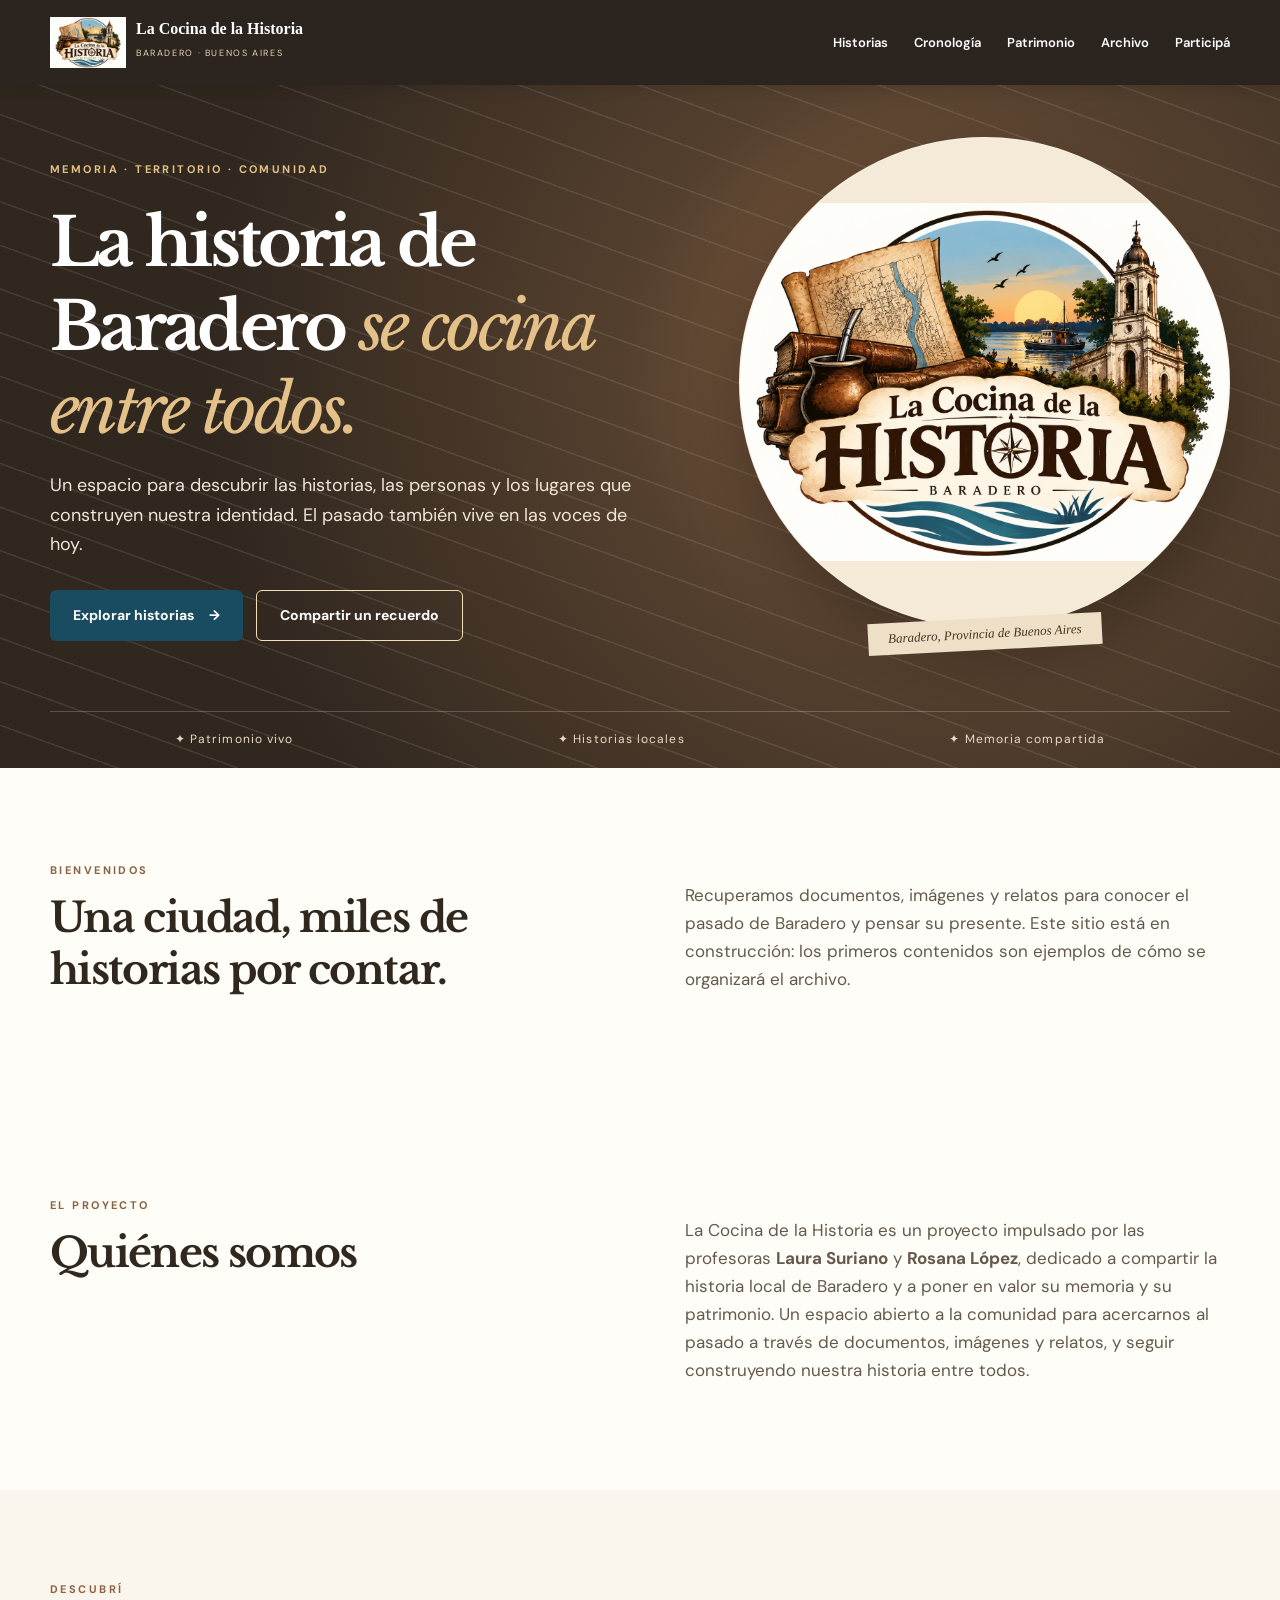
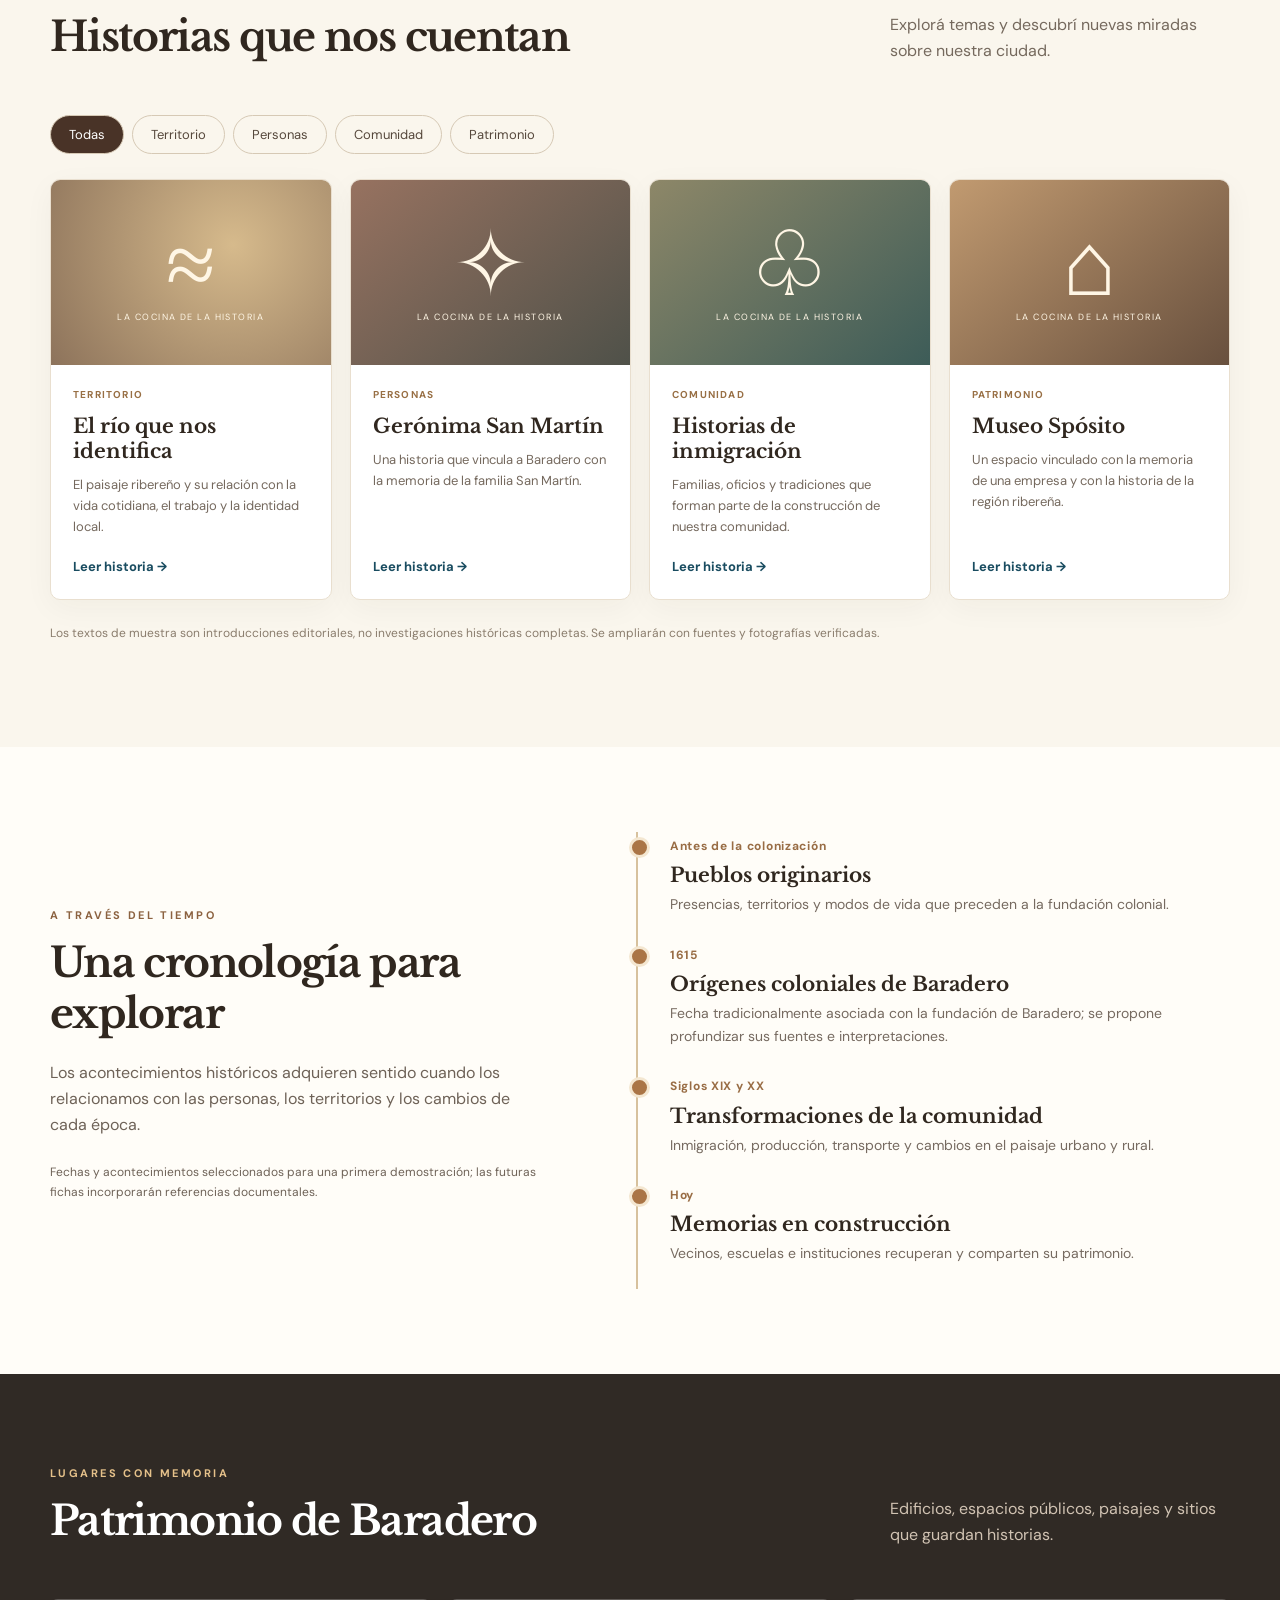
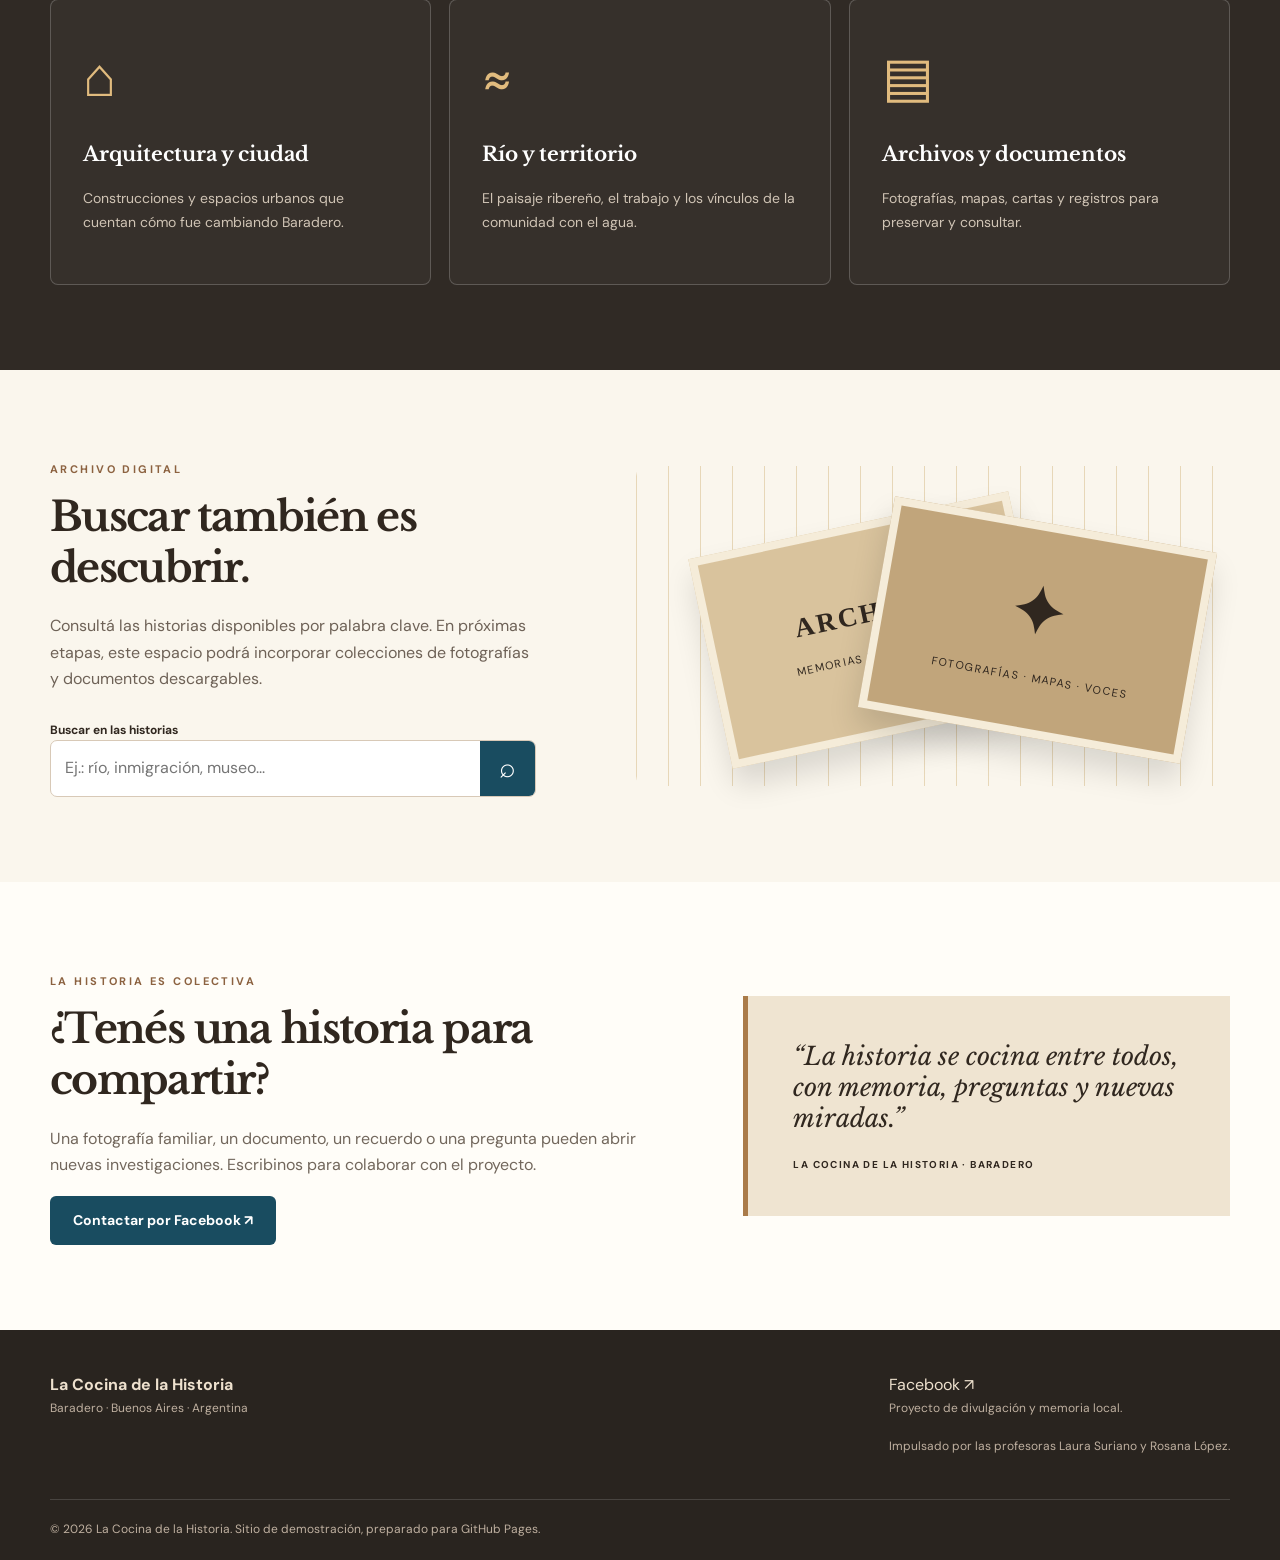
==== index.html @ 3c64066a "Corregir nombre a Laura Suriano en Quiénes somos y pie de página" ====
<!doctype html><html lang="es"><head><meta charset="utf-8"><meta name="viewport" content="width=device-width,initial-scale=1"><meta name="theme-color" content="#30271f"><meta name="description" content="La Cocina de la Historia: memorias, personas y patrimonio de Baradero, Buenos Aires."><title>La Cocina de la Historia | Baradero</title><link rel="icon" href="assets/img/logo.png"><link rel="stylesheet" href="assets/css/styles.css"></head><body>
<a class="skip" href="#contenido">Saltar al contenido</a><header class="top"><div class="wrap nav"><a class="brand" href="#inicio"><img src="assets/img/logo.png" alt="Emblema de La Cocina de la Historia"><span><b>La Cocina de la Historia</b><small>BARADERO · BUENOS AIRES</small></span></a><button class="menu-toggle" id="menuToggle" aria-label="Abrir menú" aria-expanded="false">☰</button><nav id="menu" aria-label="Navegación principal"><a href="#historias">Historias</a><a href="#cronologia">Cronología</a><a href="#patrimonio">Patrimonio</a><a href="#archivo">Archivo</a><a href="#participa">Participá</a></nav></div></header>
<main id="contenido"><section class="hero" id="inicio"><div class="wrap hero-grid"><div class="hero-copy"><span class="eyebrow">MEMORIA · TERRITORIO · COMUNIDAD</span><h1>La historia de Baradero <em>se cocina entre todos.</em></h1><p>Un espacio para descubrir las historias, las personas y los lugares que construyen nuestra identidad. El pasado también vive en las voces de hoy.</p><div class="actions"><a class="btn primary" href="#historias">Explorar historias <span aria-hidden="true">→</span></a><a class="btn ghost" href="#participa">Compartir un recuerdo</a></div></div><div class="hero-art"><div class="art-circle"><img src="assets/img/logo.png" alt="Ilustración de la identidad histórica de Baradero"></div><span class="stamp">Baradero, Provincia de Buenos Aires</span></div></div><div class="hero-foot wrap"><span>✦ Patrimonio vivo</span><span>✦ Historias locales</span><span>✦ Memoria compartida</span></div></section>
<section class="intro wrap"><div><span class="eyebrow dark">BIENVENIDOS</span><h2>Una ciudad, miles de historias por contar.</h2></div><p>Recuperamos documentos, imágenes y relatos para conocer el pasado de Baradero y pensar su presente. Este sitio está en construcción: los primeros contenidos son ejemplos de cómo se organizará el archivo.</p></section>
<section class="intro wrap" id="quienes-somos" aria-labelledby="quienes-somos-titulo"><div><span class="eyebrow dark">EL PROYECTO</span><h2 id="quienes-somos-titulo">Quiénes somos</h2></div><div><p>La Cocina de la Historia es un proyecto impulsado por las profesoras <strong>Laura Suriano</strong> y <strong>Rosana López</strong>, dedicado a compartir la historia local de Baradero y a poner en valor su memoria y su patrimonio. Un espacio abierto a la comunidad para acercarnos al pasado a través de documentos, imágenes y relatos, y seguir construyendo nuestra historia entre todos.</p></div></section>
<section class="section cream" id="historias"><div class="wrap"><div class="section-head"><div><span class="eyebrow dark">DESCUBRÍ</span><h2>Historias que nos cuentan</h2></div><p>Explorá temas y descubrí nuevas miradas sobre nuestra ciudad.</p></div><div class="filters" id="filters" role="group" aria-label="Filtrar historias"></div><div class="cards" id="stories"></div><p class="note">Los textos de muestra son introducciones editoriales, no investigaciones históricas completas. Se ampliarán con fuentes y fotografías verificadas.</p></div></section>
<section class="section" id="cronologia"><div class="wrap split"><div><span class="eyebrow dark">A TRAVÉS DEL TIEMPO</span><h2>Una cronología para explorar</h2><p>Los acontecimientos históricos adquieren sentido cuando los relacionamos con las personas, los territorios y los cambios de cada época.</p><p class="note">Fechas y acontecimientos seleccionados para una primera demostración; las futuras fichas incorporarán referencias documentales.</p></div><div class="timeline" id="timeline"></div></div></section>
<section class="section dark-section" id="patrimonio"><div class="wrap"><div class="section-head"><div><span class="eyebrow">LUGARES CON MEMORIA</span><h2>Patrimonio de Baradero</h2></div><p>Edificios, espacios públicos, paisajes y sitios que guardan historias.</p></div><div class="heritage-grid"><article><span class="big-icon">⌂</span><h3>Arquitectura y ciudad</h3><p>Construcciones y espacios urbanos que cuentan cómo fue cambiando Baradero.</p></article><article><span class="big-icon">≈</span><h3>Río y territorio</h3><p>El paisaje ribereño, el trabajo y los vínculos de la comunidad con el agua.</p></article><article><span class="big-icon">▤</span><h3>Archivos y documentos</h3><p>Fotografías, mapas, cartas y registros para preservar y consultar.</p></article></div></div></section>
<section class="section cream" id="archivo"><div class="wrap split archive"><div><span class="eyebrow dark">ARCHIVO DIGITAL</span><h2>Buscar también es descubrir.</h2><p>Consultá las historias disponibles por palabra clave. En próximas etapas, este espacio podrá incorporar colecciones de fotografías y documentos descargables.</p><label class="search-label" for="search">Buscar en las historias</label><div class="search-box"><input id="search" type="search" placeholder="Ej.: río, inmigración, museo..."><button id="searchBtn" aria-label="Buscar">⌕</button></div><div id="searchResults" aria-live="polite"></div></div><div class="archive-art" aria-hidden="true"><div class="paper p1">ARCHIVO<br><span>MEMORIAS DE BARADERO</span></div><div class="paper p2">✦<br><span>FOTOGRAFÍAS · MAPAS · VOCES</span></div></div></div></section>
<section class="section" id="participa"><div class="wrap participate"><div><span class="eyebrow dark">LA HISTORIA ES COLECTIVA</span><h2>¿Tenés una historia para compartir?</h2><p>Una fotografía familiar, un documento, un recuerdo o una pregunta pueden abrir nuevas investigaciones. Escribinos para colaborar con el proyecto.</p><a class="btn primary" href="https://www.facebook.com/profile.php?id=100055864893877" target="_blank" rel="noopener noreferrer">Contactar por Facebook ↗</a></div><div class="quote">“La historia se cocina entre todos, con memoria, preguntas y nuevas miradas.”<small>LA COCINA DE LA HISTORIA · BARADERO</small></div></div></section></main>
<footer><div class="wrap footer"><div><b>La Cocina de la Historia</b><p>Baradero · Buenos Aires · Argentina</p></div><div><a href="https://www.facebook.com/profile.php?id=100055864893877" target="_blank" rel="noopener noreferrer">Facebook ↗</a><p>Proyecto de divulgación y memoria local.</p><p>Impulsado por las profesoras Laura Suriano y Rosana López.</p></div></div><div class="wrap copyright">© <span id="year"></span> La Cocina de la Historia. Sitio de demostración, preparado para GitHub Pages.</div></footer>
<dialog id="storyDialog"><button class="close" id="closeDialog" aria-label="Cerrar">×</button><div id="dialogContent"></div></dialog><script src="assets/js/content.js"></script><script src="assets/js/app.js"></script></body></html>
---- assets/css/styles.css ----
@import url('https://fonts.googleapis.com/css2?family=DM+Sans:wght@400;500;600;700&family=Libre+Baskerville:ital,wght@0,400;0,700;1,400&display=swap');
:root{--ink:#30271f;--brown:#493327;--blue:#194c60;--paper:#faf6ed;--sand:#efe5d2;--gold:#cda76b}*{box-sizing:border-box}html{scroll-behavior:smooth}body{margin:0;background:#fffdf8;color:var(--ink);font-family:'DM Sans',Arial,sans-serif;line-height:1.65}h1,h2,h3,.quote{font-family:'Libre Baskerville',Georgia,serif;line-height:1.25}h1{font-size:clamp(2.6rem,5.2vw,5.3rem);letter-spacing:-.055em;margin:20px 0}h1 em{color:#e5c18a;font-weight:400}h2{font-size:clamp(2rem,3.2vw,3.25rem);letter-spacing:-.04em;margin:10px 0 20px}h3{font-size:1.25rem}p{margin:0 0 18px}a{color:inherit;text-decoration:none}button,input{font:inherit}button{cursor:pointer}.wrap{width:min(1180px,calc(100% - 44px));margin:auto}.skip{position:absolute;left:-9999px}.skip:focus{left:10px;top:10px;background:white;z-index:20}.top{background:#2b241f;color:white;position:sticky;top:0;z-index:10;box-shadow:0 2px 15px #0002}.nav{display:flex;align-items:center;justify-content:space-between;min-height:85px;gap:24px}.brand{display:flex;align-items:center;gap:10px}.brand img{height:66px;width:76px;object-fit:contain}.brand b{display:block;font:700 16px Georgia,serif}.brand small{font-size:9px;letter-spacing:.18em;color:#e8d5ae}.nav nav{display:flex;gap:26px}.nav nav a{font-size:13px;font-weight:600;transition:color .2s}.nav nav a:hover{color:#e5c18a}.menu-toggle{display:none;background:none;color:white;border:0;font-size:28px}.hero{background:radial-gradient(circle at 73% 42%,#936847 0,#55402e 30%,#30271f 72%);color:white;overflow:hidden;position:relative}.hero:before{content:'';position:absolute;inset:0;opacity:.1;background:repeating-linear-gradient(20deg,transparent 0 39px,#fff 40px 41px)}.hero-grid{position:relative;display:grid;grid-template-columns:1.15fr .85fr;align-items:center;min-height:560px;gap:25px}.hero-copy{padding:70px 0}.hero-copy p{font-size:18px;max-width:610px;color:#f0e6d8}.eyebrow{font-size:11px;letter-spacing:.22em;font-weight:700;color:#e5c18a}.eyebrow.dark{color:#8c6240}.actions{display:flex;flex-wrap:wrap;gap:13px;margin-top:30px}.btn{display:inline-flex;align-items:center;gap:15px;border-radius:6px;padding:13px 23px;font-weight:700;font-size:14px}.btn.primary{background:var(--blue);color:white}.btn.primary:hover{background:#236982}.btn.ghost{border:1px solid #f5dfb6;color:white}.hero-art{text-align:center;position:relative}.art-circle{border:1px solid #ffffff55;border-radius:50%;aspect-ratio:1;background:#f5ead8;box-shadow:0 25px 70px #0005;display:grid;place-items:center;overflow:hidden}.art-circle img{width:110%;height:110%;object-fit:contain}.stamp{display:inline-block;background:#eee0c7;color:#453426;padding:8px 20px;transform:rotate(-3deg);font:italic 13px Georgia,serif;position:relative;top:-10px}.hero-foot{position:relative;display:flex;justify-content:space-around;gap:15px;border-top:1px solid #ffffff35;padding:18px 0;color:#eadac3;font-size:12px;letter-spacing:.09em}.intro{display:grid;grid-template-columns:1fr 1fr;gap:90px;padding:88px 0}.intro p{font-size:17px;color:#65594d;padding-top:25px}.section{padding:85px 0}.cream{background:var(--paper)}.section-head{display:flex;align-items:end;justify-content:space-between;gap:35px;margin-bottom:32px}.section-head p{max-width:340px;color:#75695d}.filters{display:flex;flex-wrap:wrap;gap:8px;margin-bottom:25px}.filter{border:1px solid #d6c9b5;background:transparent;border-radius:25px;padding:8px 18px;color:#56483c;font-size:13px}.filter.selected{background:var(--brown);color:white}.cards{display:grid;grid-template-columns:repeat(4,1fr);gap:18px}.story-card{background:white;border:1px solid #e9dfcf;border-radius:10px;overflow:hidden;box-shadow:0 8px 30px #392c1d0b;display:flex;flex-direction:column}.card-image{width:100%;height:185px;object-fit:cover}.illustrated{display:flex;align-items:center;justify-content:center;flex-direction:column;background:radial-gradient(circle at 65% 35%,#d6ba8c,#8d735b);color:#fff6e5;position:relative}.illustrated span{font:90px Georgia,serif;line-height:1}.illustrated small{font-size:9px;letter-spacing:.16em}.story-card:nth-child(2) .illustrated{background:linear-gradient(140deg,#977260,#4f5149)}.story-card:nth-child(3) .illustrated{background:linear-gradient(140deg,#8d8768,#3d5c58)}.story-card:nth-child(4) .illustrated{background:linear-gradient(140deg,#c19a70,#68503e)}.card-body{padding:22px;display:flex;flex-direction:column;flex:1}.tag{color:#986f44;text-transform:uppercase;letter-spacing:.12em;font-size:10px;font-weight:700}.card-body h3{margin:10px 0}.card-body p{font-size:13px;color:#75695e;flex:1}.read{border:0;background:none;text-align:left;padding:0;color:var(--blue);font-weight:700;font-size:13px}.note{font-size:12px;color:#8a7d6d;margin-top:24px}.split{display:grid;grid-template-columns:.9fr 1.1fr;gap:100px;align-items:center}.split>div>p{color:#6e6257}.timeline{border-left:2px solid #d7c19d;padding-left:32px}.time-item{position:relative;padding:0 0 24px}.time-item:before{content:'';position:absolute;left:-41px;top:5px;width:15px;height:15px;border-radius:50%;background:#aa7546;border:3px solid #f4e7d1}.time-item strong{font-size:12px;color:#996d45;letter-spacing:.06em}.time-item h3{margin:5px 0}.time-item p{font-size:14px;color:#766a60;margin:0}.dark-section{background:#302a25;color:white}.dark-section .section-head p{color:#d1c3b3}.heritage-grid{display:grid;grid-template-columns:repeat(3,1fr);gap:18px}.heritage-grid article{border:1px solid #ffffff33;padding:32px;border-radius:8px;background:#ffffff08}.heritage-grid p{color:#d0c4b5;font-size:14px}.big-icon{font-size:55px;color:#e1bb7e}.archive{min-height:340px}.search-label{display:block;font-size:12px;font-weight:700;margin-top:28px}.search-box{display:flex;background:white;border:1px solid #d8c9b7;border-radius:7px;overflow:hidden}.search-box input{flex:1;min-width:0;border:0;padding:14px;background:transparent;outline-offset:-3px}.search-box button{border:0;background:var(--blue);color:white;width:55px;font-size:28px}.result{display:block;width:100%;border:0;background:#fff;padding:12px;text-align:left;border-bottom:1px solid #e9e0d3;color:var(--blue)}.archive-art{height:320px;position:relative;background:repeating-linear-gradient(90deg,#e7d7b8 0 1px,transparent 1px 32px);border-radius:10px}.paper{position:absolute;background:#d9c39d;border:8px solid #f5ecd9;box-shadow:0 18px 30px #0002;width:55%;height:67%;top:18%;left:12%;transform:rotate(-12deg);text-align:center;display:flex;flex-direction:column;justify-content:center;font:700 27px Georgia,serif;letter-spacing:.09em}.paper span{font:11px 'DM Sans',sans-serif;letter-spacing:.14em;margin-top:20px}.p2{left:40%;transform:rotate(10deg);background:#c1a57b;font-size:65px}.participate{display:grid;grid-template-columns:1fr .8fr;gap:85px;align-items:center}.participate p{color:#72675c}.quote{padding:45px;background:#efe4d1;border-left:5px solid #aa7b49;font-style:italic;font-size:25px}.quote small{display:block;font:700 10px 'DM Sans',sans-serif;letter-spacing:.14em;margin-top:24px}footer{background:#29241f;color:#eee1ce;padding:42px 0 20px}.footer{display:flex;justify-content:space-between;gap:30px}.footer p,.copyright{font-size:12px;color:#bfb0a0}.copyright{border-top:1px solid #ffffff25;padding-top:20px;margin-top:25px}dialog{width:min(630px,calc(100% - 32px));border:0;border-radius:10px;padding:45px;box-shadow:0 30px 80px #0006;color:var(--ink)}dialog::backdrop{background:#1d1816ad}dialog .lead{font-size:18px}dialog .close{position:absolute;right:18px;top:10px;border:0;background:none;font-size:32px}
@media(max-width:900px){.cards{grid-template-columns:repeat(2,1fr)}.hero-grid{grid-template-columns:1fr 0.8fr}.split{gap:35px}.nav nav{gap:12px}.nav nav a{font-size:12px}.brand b{font-size:13px}}@media(max-width:650px){.nav{min-height:72px}.brand img{height:55px;width:58px}.menu-toggle{display:block}.nav nav{display:none;position:absolute;top:72px;left:0;right:0;background:#2b241f;padding:18px 25px;flex-direction:column}.nav nav.open{display:flex}.hero-grid,.intro,.split,.participate{grid-template-columns:1fr}.hero-grid{gap:0}.hero-copy{padding:55px 0 15px}.hero-art{max-width:300px;margin:0 auto 20px}.hero-foot{flex-wrap:wrap;font-size:10px}.intro{gap:0;padding:55px 0}.intro p{padding:0}.section{padding:60px 0}.section-head{display:block}.cards{grid-template-columns:1fr}.heritage-grid{grid-template-columns:1fr}.archive-art{display:none}.footer{flex-direction:column}.quote{padding:28px;font-size:20px}}
@media(prefers-reduced-motion:reduce){html{scroll-behavior:auto}}
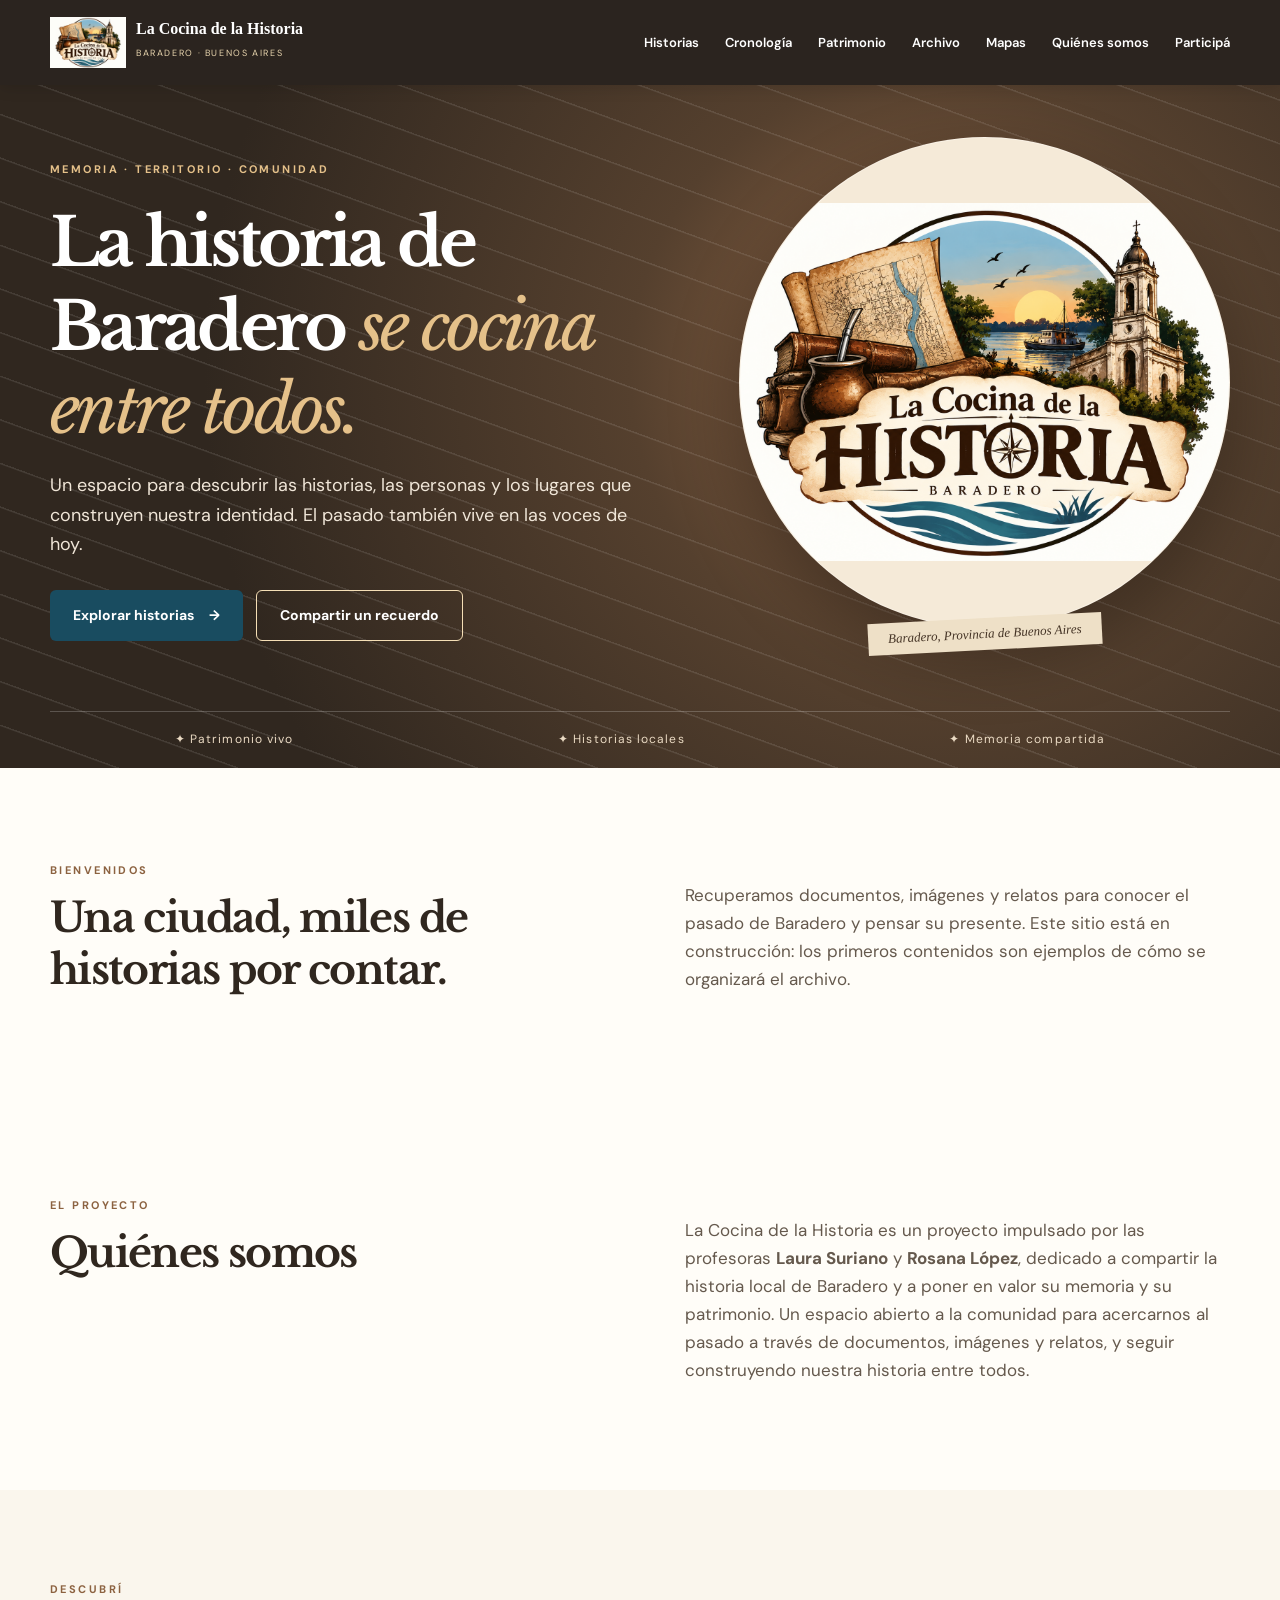
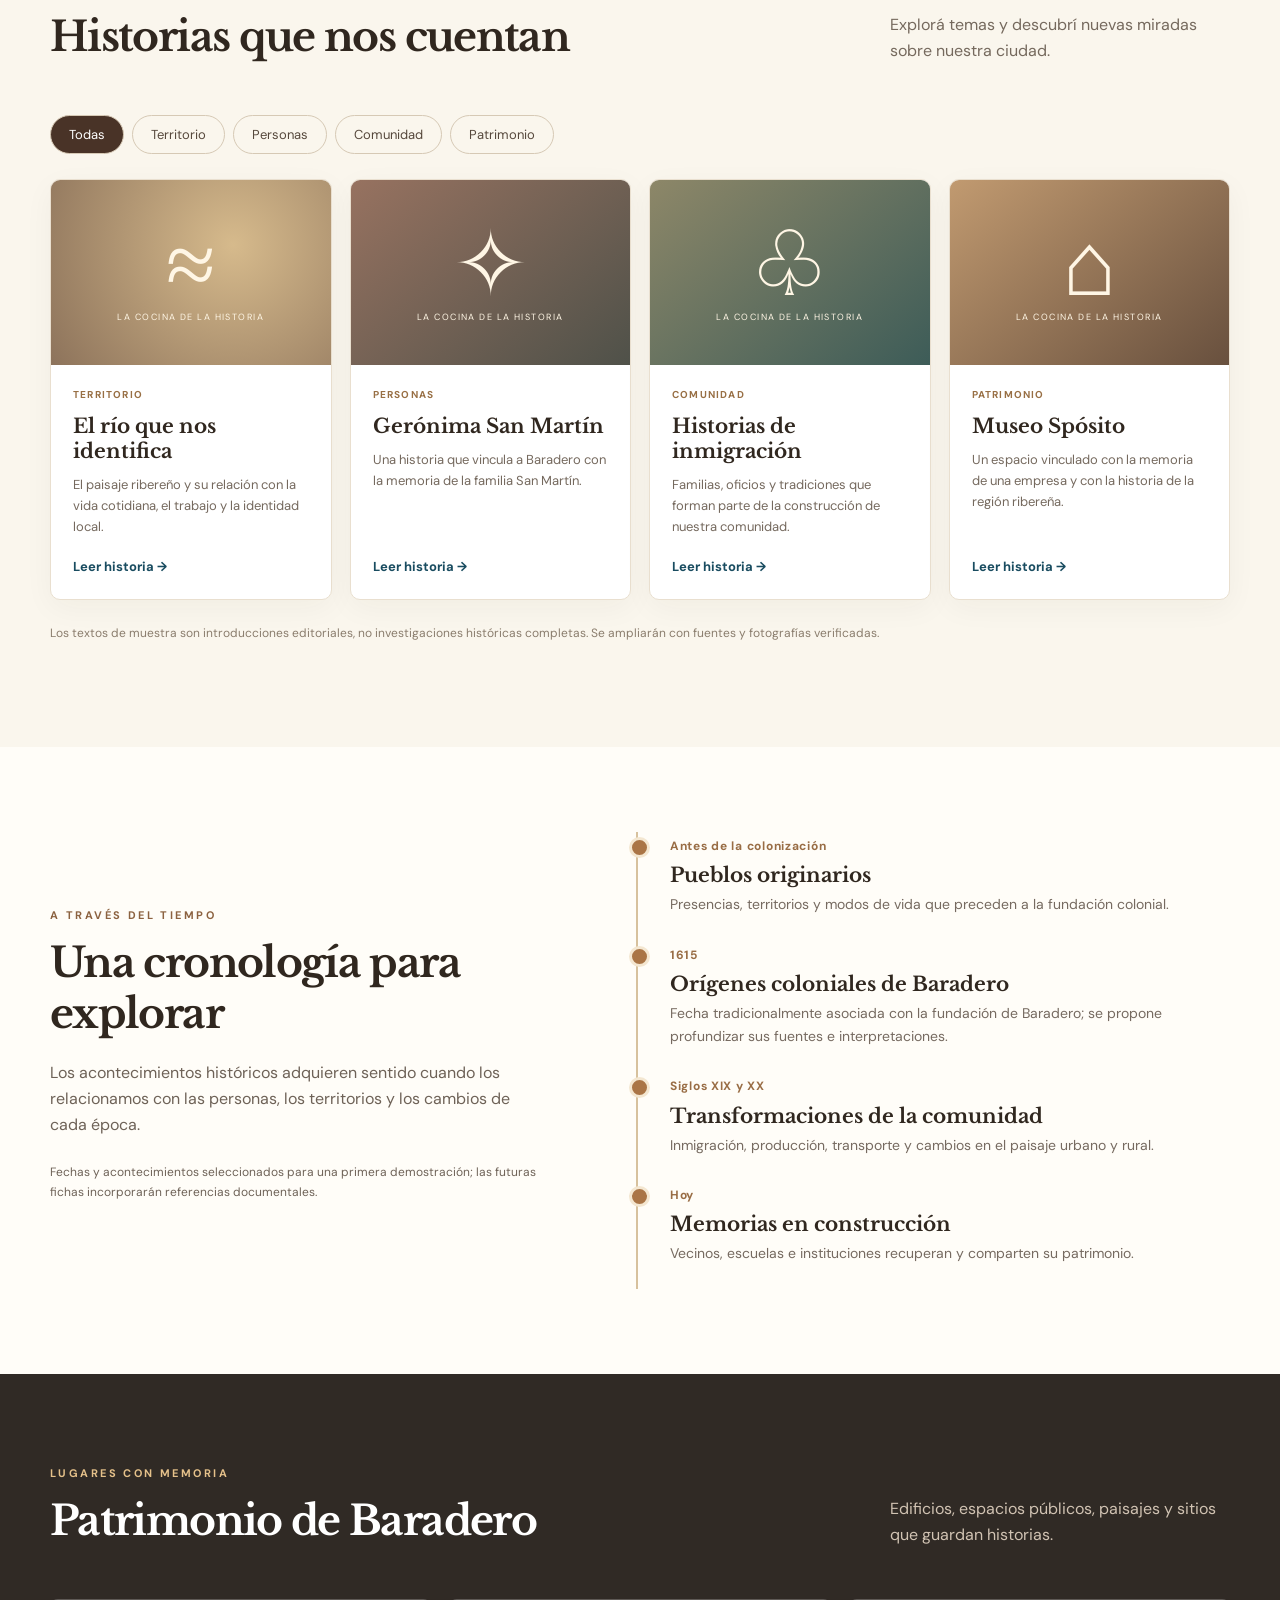
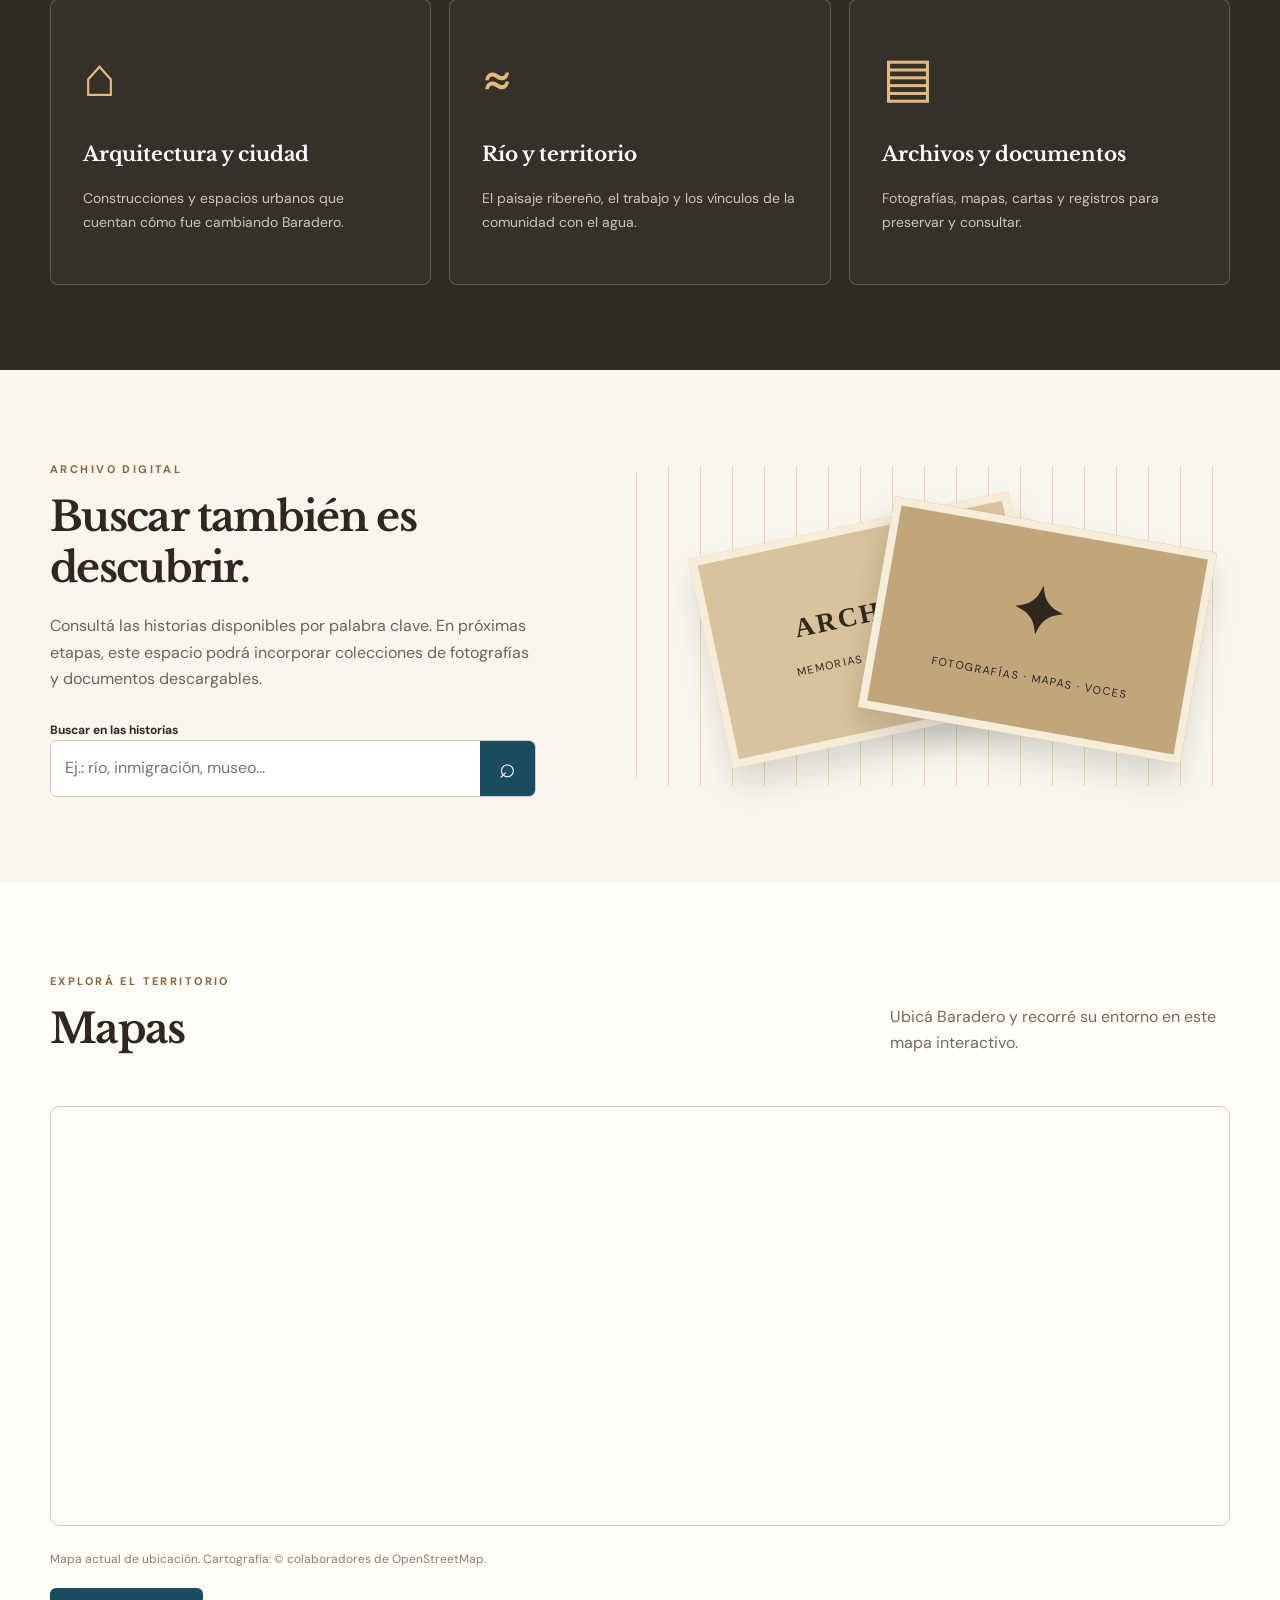
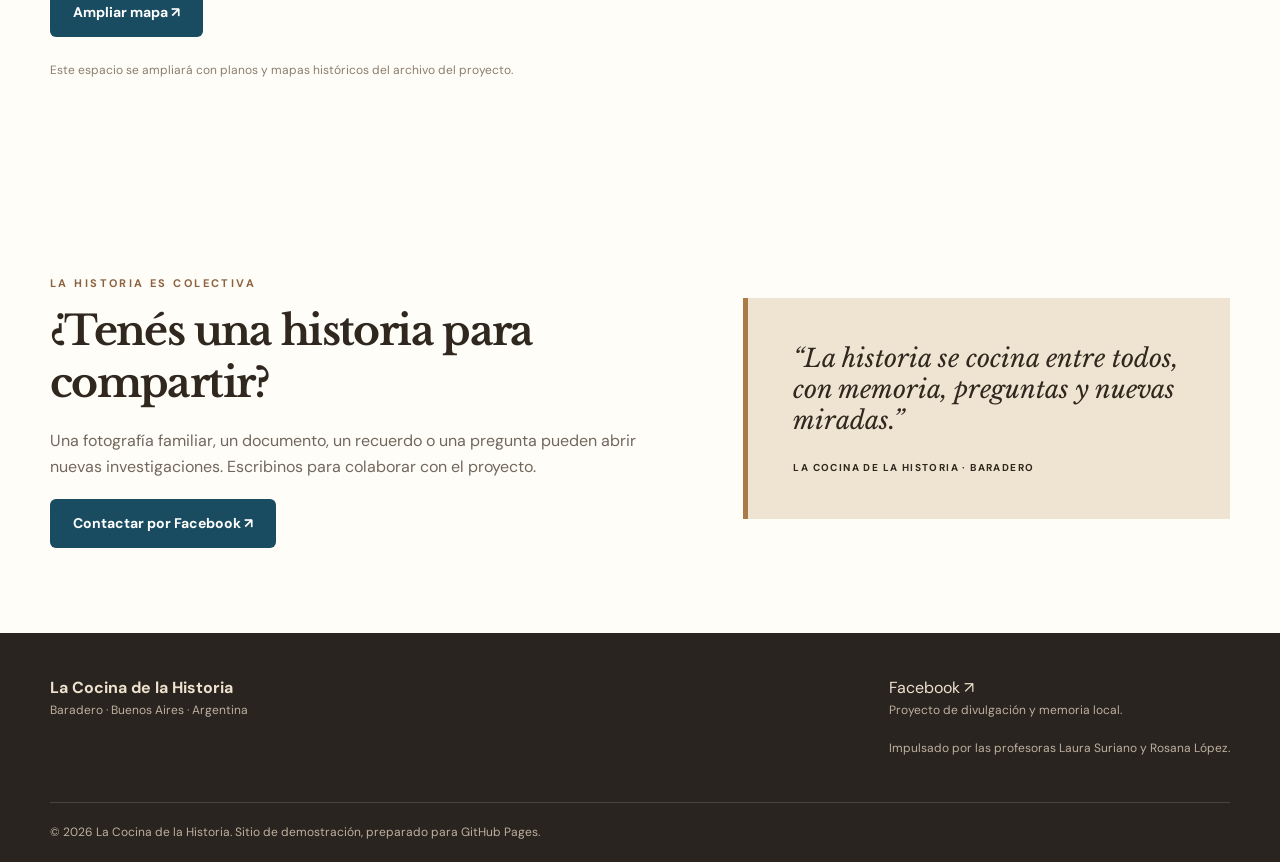
==== commit ec2c2fc7: "Agregar Mapas y Quiénes somos al menú y mapa de Baradero" ====
--- a/index.html
+++ b/index.html
@@ -1,5 +1,5 @@
-<!doctype html><html lang="es"><head><meta charset="utf-8"><meta name="viewport" content="width=device-width,initial-scale=1"><meta name="theme-color" content="#30271f"><meta name="description" content="La Cocina de la Historia: memorias, personas y patrimonio de Baradero, Buenos Aires."><title>La Cocina de la Historia | Baradero</title><link rel="icon" href="assets/img/logo.png"><link rel="stylesheet" href="assets/css/styles.css"></head><body>
-<a class="skip" href="#contenido">Saltar al contenido</a><header class="top"><div class="wrap nav"><a class="brand" href="#inicio"><img src="assets/img/logo.png" alt="Emblema de La Cocina de la Historia"><span><b>La Cocina de la Historia</b><small>BARADERO · BUENOS AIRES</small></span></a><button class="menu-toggle" id="menuToggle" aria-label="Abrir menú" aria-expanded="false">☰</button><nav id="menu" aria-label="Navegación principal"><a href="#historias">Historias</a><a href="#cronologia">Cronología</a><a href="#patrimonio">Patrimonio</a><a href="#archivo">Archivo</a><a href="#participa">Participá</a></nav></div></header>
+<!doctype html><html lang="es"><head><meta charset="utf-8"><meta name="viewport" content="width=device-width,initial-scale=1"><meta name="theme-color" content="#30271f"><meta name="description" content="La Cocina de la Historia: memorias, personas y patrimonio de Baradero, Buenos Aires."><title>La Cocina de la Historia | Baradero</title><link rel="icon" href="assets/img/logo.png"><link rel="stylesheet" href="assets/css/styles.css"><style>section[id]{scroll-margin-top:100px}.map-frame{display:block;width:100%;height:420px;border:1px solid #d8c9b7;border-radius:10px}@media(min-width:651px) and (max-width:1100px){.nav{flex-wrap:wrap;gap:8px;padding-top:10px;padding-bottom:10px}.nav nav{width:100%;justify-content:center;flex-wrap:wrap;gap:10px 20px}}@media(max-width:650px){.map-frame{height:320px}}</style></head><body>
+<a class="skip" href="#contenido">Saltar al contenido</a><header class="top"><div class="wrap nav"><a class="brand" href="#inicio"><img src="assets/img/logo.png" alt="Emblema de La Cocina de la Historia"><span><b>La Cocina de la Historia</b><small>BARADERO · BUENOS AIRES</small></span></a><button class="menu-toggle" id="menuToggle" aria-label="Abrir menú" aria-expanded="false">☰</button><nav id="menu" aria-label="Navegación principal"><a href="#historias">Historias</a><a href="#cronologia">Cronología</a><a href="#patrimonio">Patrimonio</a><a href="#archivo">Archivo</a><a href="#mapas">Mapas</a><a href="#quienes-somos">Quiénes somos</a><a href="#participa">Participá</a></nav></div></header>
 <main id="contenido"><section class="hero" id="inicio"><div class="wrap hero-grid"><div class="hero-copy"><span class="eyebrow">MEMORIA · TERRITORIO · COMUNIDAD</span><h1>La historia de Baradero <em>se cocina entre todos.</em></h1><p>Un espacio para descubrir las historias, las personas y los lugares que construyen nuestra identidad. El pasado también vive en las voces de hoy.</p><div class="actions"><a class="btn primary" href="#historias">Explorar historias <span aria-hidden="true">→</span></a><a class="btn ghost" href="#participa">Compartir un recuerdo</a></div></div><div class="hero-art"><div class="art-circle"><img src="assets/img/logo.png" alt="Ilustración de la identidad histórica de Baradero"></div><span class="stamp">Baradero, Provincia de Buenos Aires</span></div></div><div class="hero-foot wrap"><span>✦ Patrimonio vivo</span><span>✦ Historias locales</span><span>✦ Memoria compartida</span></div></section>
 <section class="intro wrap"><div><span class="eyebrow dark">BIENVENIDOS</span><h2>Una ciudad, miles de historias por contar.</h2></div><p>Recuperamos documentos, imágenes y relatos para conocer el pasado de Baradero y pensar su presente. Este sitio está en construcción: los primeros contenidos son ejemplos de cómo se organizará el archivo.</p></section>
 <section class="intro wrap" id="quienes-somos" aria-labelledby="quienes-somos-titulo"><div><span class="eyebrow dark">EL PROYECTO</span><h2 id="quienes-somos-titulo">Quiénes somos</h2></div><div><p>La Cocina de la Historia es un proyecto impulsado por las profesoras <strong>Laura Suriano</strong> y <strong>Rosana López</strong>, dedicado a compartir la historia local de Baradero y a poner en valor su memoria y su patrimonio. Un espacio abierto a la comunidad para acercarnos al pasado a través de documentos, imágenes y relatos, y seguir construyendo nuestra historia entre todos.</p></div></section>
@@ -7,6 +7,7 @@
 <section class="section" id="cronologia"><div class="wrap split"><div><span class="eyebrow dark">A TRAVÉS DEL TIEMPO</span><h2>Una cronología para explorar</h2><p>Los acontecimientos históricos adquieren sentido cuando los relacionamos con las personas, los territorios y los cambios de cada época.</p><p class="note">Fechas y acontecimientos seleccionados para una primera demostración; las futuras fichas incorporarán referencias documentales.</p></div><div class="timeline" id="timeline"></div></div></section>
 <section class="section dark-section" id="patrimonio"><div class="wrap"><div class="section-head"><div><span class="eyebrow">LUGARES CON MEMORIA</span><h2>Patrimonio de Baradero</h2></div><p>Edificios, espacios públicos, paisajes y sitios que guardan historias.</p></div><div class="heritage-grid"><article><span class="big-icon">⌂</span><h3>Arquitectura y ciudad</h3><p>Construcciones y espacios urbanos que cuentan cómo fue cambiando Baradero.</p></article><article><span class="big-icon">≈</span><h3>Río y territorio</h3><p>El paisaje ribereño, el trabajo y los vínculos de la comunidad con el agua.</p></article><article><span class="big-icon">▤</span><h3>Archivos y documentos</h3><p>Fotografías, mapas, cartas y registros para preservar y consultar.</p></article></div></div></section>
 <section class="section cream" id="archivo"><div class="wrap split archive"><div><span class="eyebrow dark">ARCHIVO DIGITAL</span><h2>Buscar también es descubrir.</h2><p>Consultá las historias disponibles por palabra clave. En próximas etapas, este espacio podrá incorporar colecciones de fotografías y documentos descargables.</p><label class="search-label" for="search">Buscar en las historias</label><div class="search-box"><input id="search" type="search" placeholder="Ej.: río, inmigración, museo..."><button id="searchBtn" aria-label="Buscar">⌕</button></div><div id="searchResults" aria-live="polite"></div></div><div class="archive-art" aria-hidden="true"><div class="paper p1">ARCHIVO<br><span>MEMORIAS DE BARADERO</span></div><div class="paper p2">✦<br><span>FOTOGRAFÍAS · MAPAS · VOCES</span></div></div></div></section>
+<section class="section" id="mapas" aria-labelledby="mapas-titulo"><div class="wrap"><div class="section-head"><div><span class="eyebrow dark">EXPLORÁ EL TERRITORIO</span><h2 id="mapas-titulo">Mapas</h2></div><p>Ubicá Baradero y recorré su entorno en este mapa interactivo.</p></div><iframe class="map-frame" title="Mapa de Baradero, Buenos Aires" src="https://www.openstreetmap.org/export/embed.html?bbox=-59.56%2C-33.85%2C-59.45%2C-33.77&amp;layer=mapnik&amp;marker=-33.812%2C-59.505" width="1180" height="420" loading="lazy" referrerpolicy="no-referrer"></iframe><p class="note">Mapa actual de ubicación. Cartografía: © colaboradores de OpenStreetMap.</p><a class="btn primary" href="https://www.openstreetmap.org/?mlat=-33.812&amp;mlon=-59.505#map=13/-33.812/-59.505" target="_blank" rel="noopener noreferrer">Ampliar mapa ↗</a><p class="note">Este espacio se ampliará con planos y mapas históricos del archivo del proyecto.</p></div></section>
 <section class="section" id="participa"><div class="wrap participate"><div><span class="eyebrow dark">LA HISTORIA ES COLECTIVA</span><h2>¿Tenés una historia para compartir?</h2><p>Una fotografía familiar, un documento, un recuerdo o una pregunta pueden abrir nuevas investigaciones. Escribinos para colaborar con el proyecto.</p><a class="btn primary" href="https://www.facebook.com/profile.php?id=100055864893877" target="_blank" rel="noopener noreferrer">Contactar por Facebook ↗</a></div><div class="quote">“La historia se cocina entre todos, con memoria, preguntas y nuevas miradas.”<small>LA COCINA DE LA HISTORIA · BARADERO</small></div></div></section></main>
 <footer><div class="wrap footer"><div><b>La Cocina de la Historia</b><p>Baradero · Buenos Aires · Argentina</p></div><div><a href="https://www.facebook.com/profile.php?id=100055864893877" target="_blank" rel="noopener noreferrer">Facebook ↗</a><p>Proyecto de divulgación y memoria local.</p><p>Impulsado por las profesoras Laura Suriano y Rosana López.</p></div></div><div class="wrap copyright">© <span id="year"></span> La Cocina de la Historia. Sitio de demostración, preparado para GitHub Pages.</div></footer>
 <dialog id="storyDialog"><button class="close" id="closeDialog" aria-label="Cerrar">×</button><div id="dialogContent"></div></dialog><script src="assets/js/content.js"></script><script src="assets/js/app.js"></script></body></html>
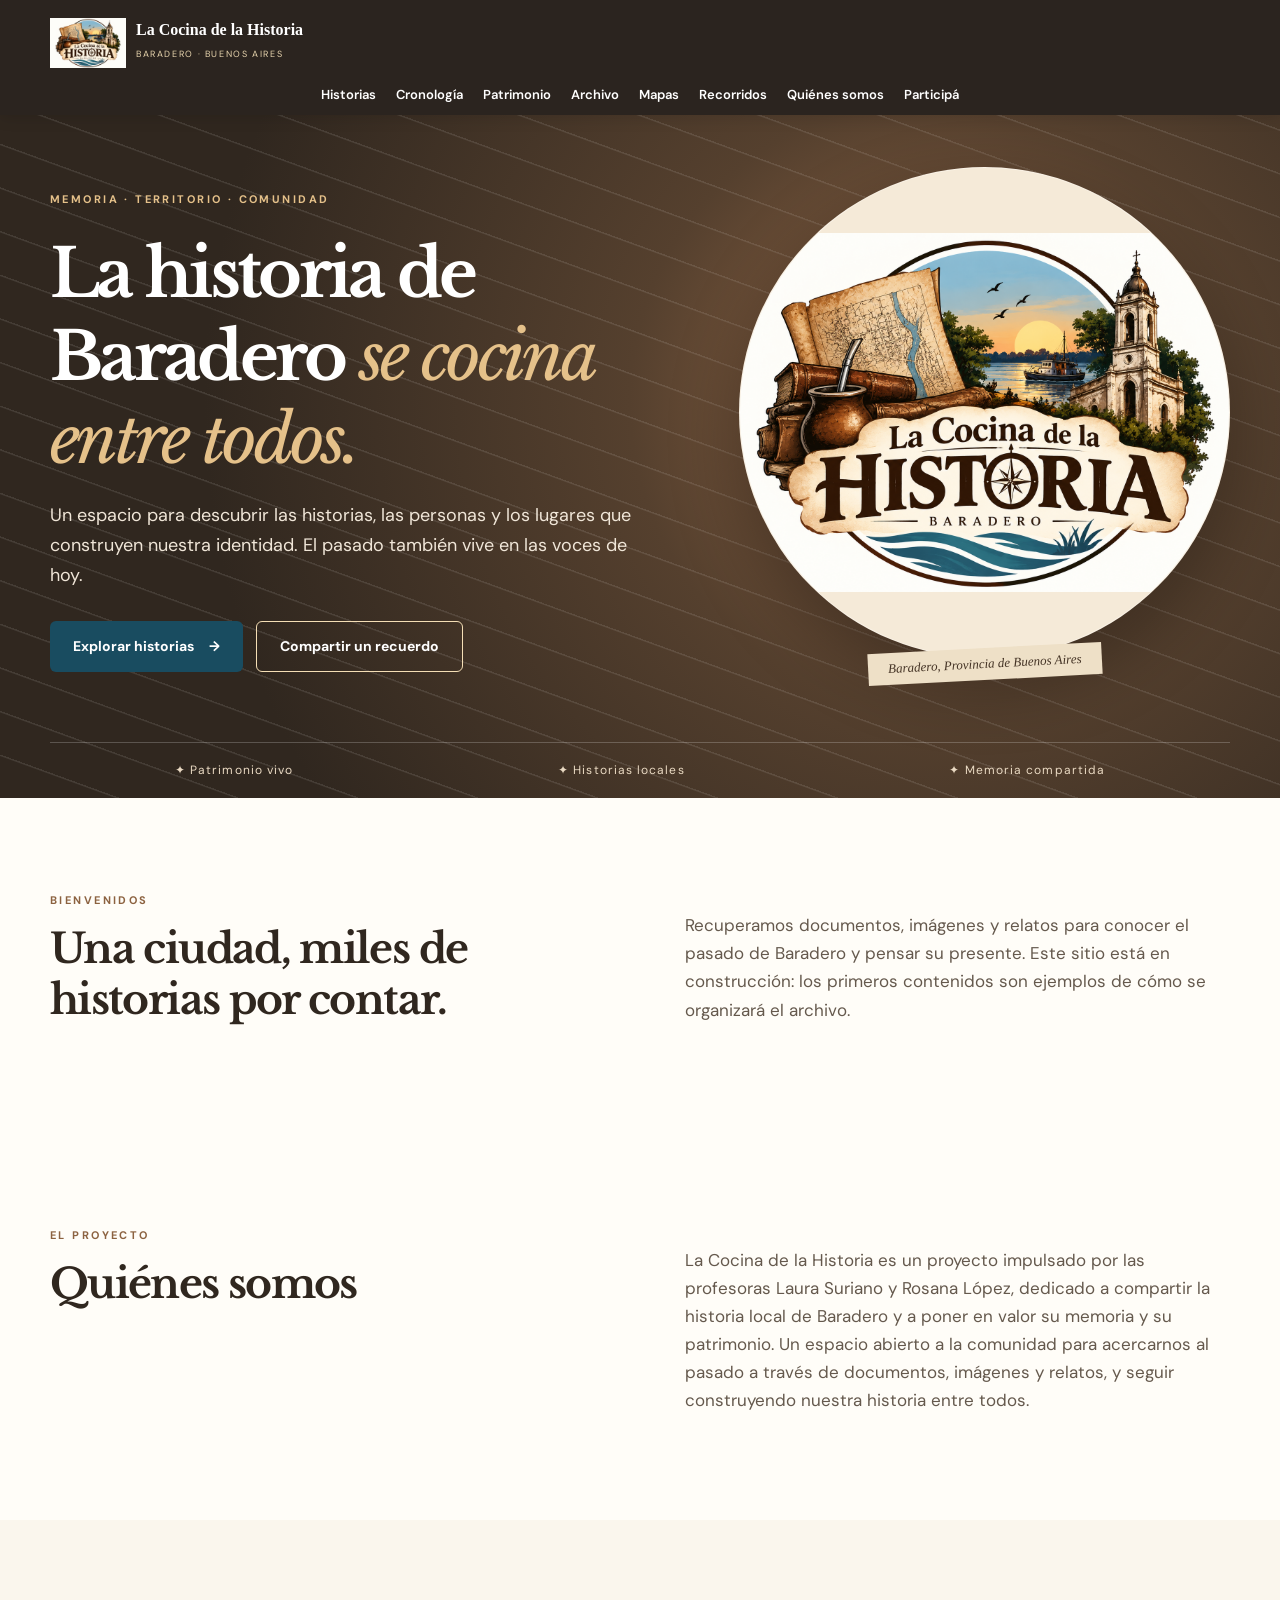
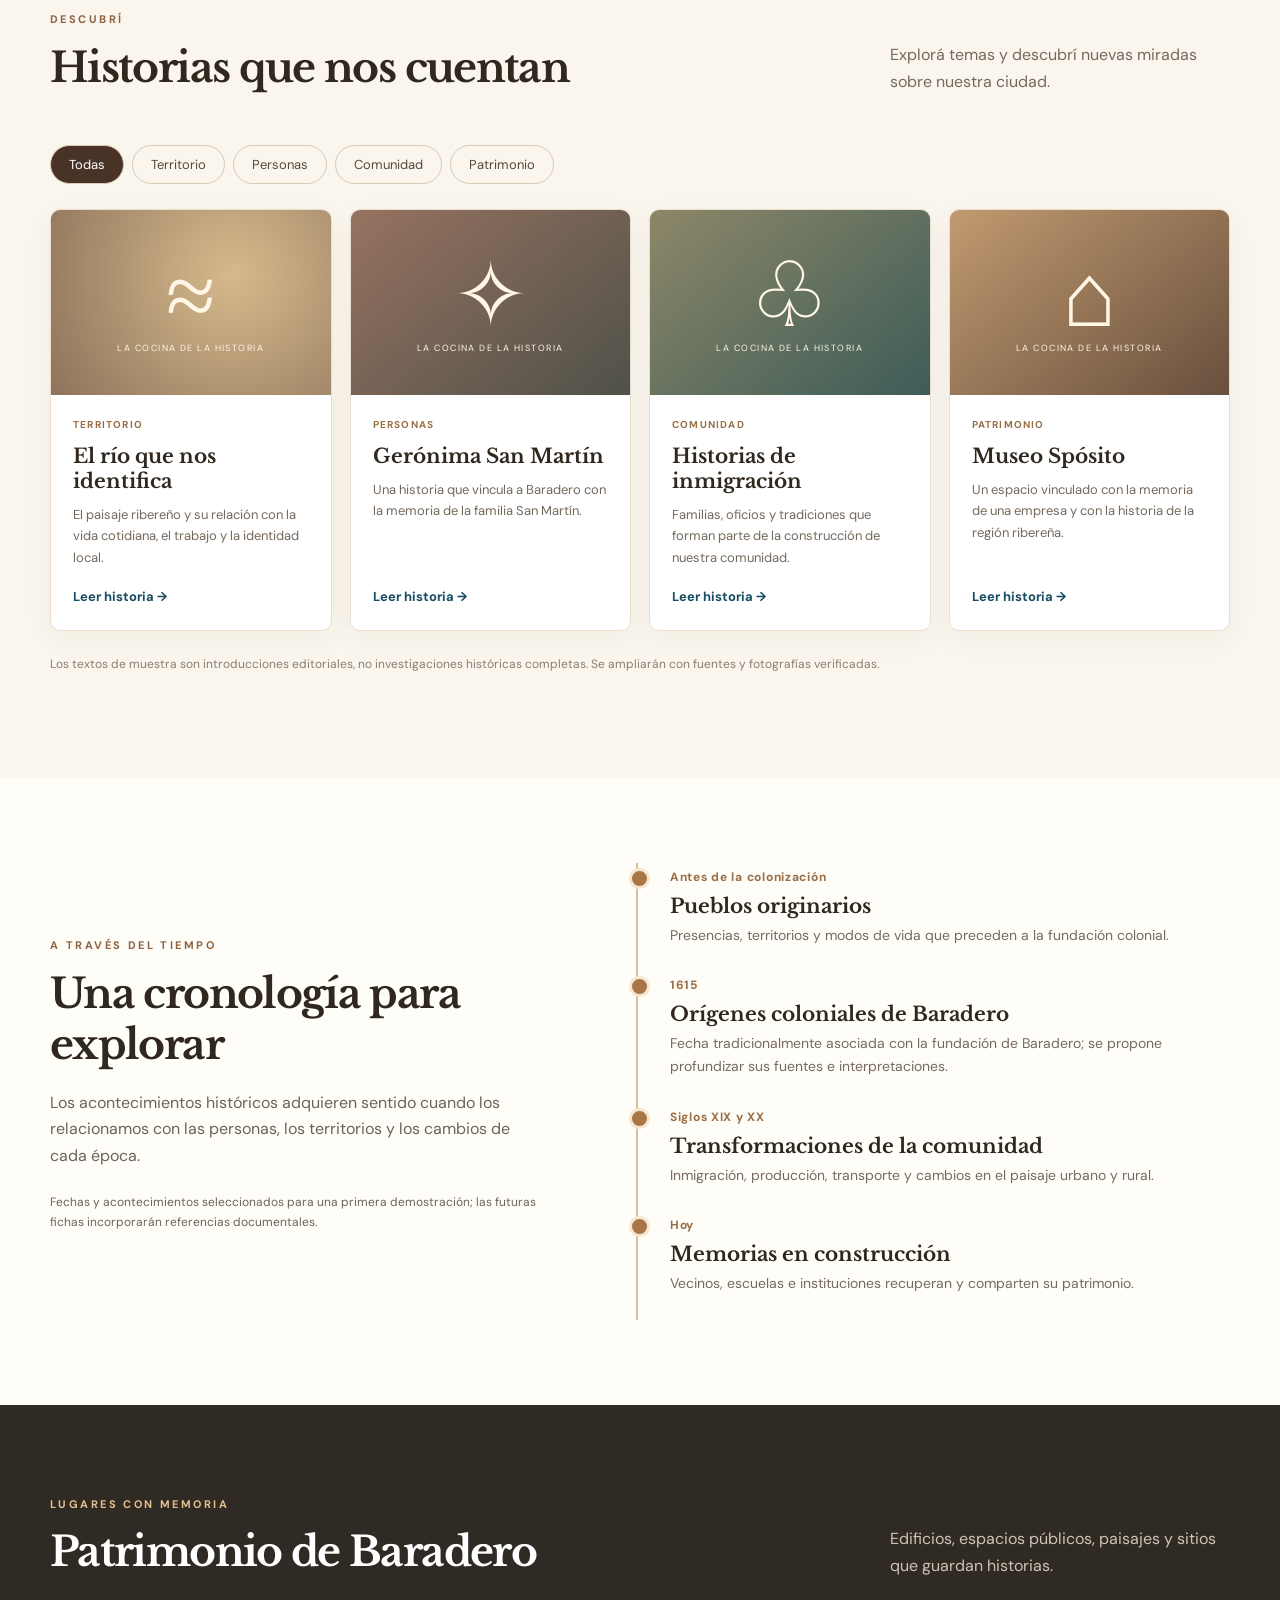
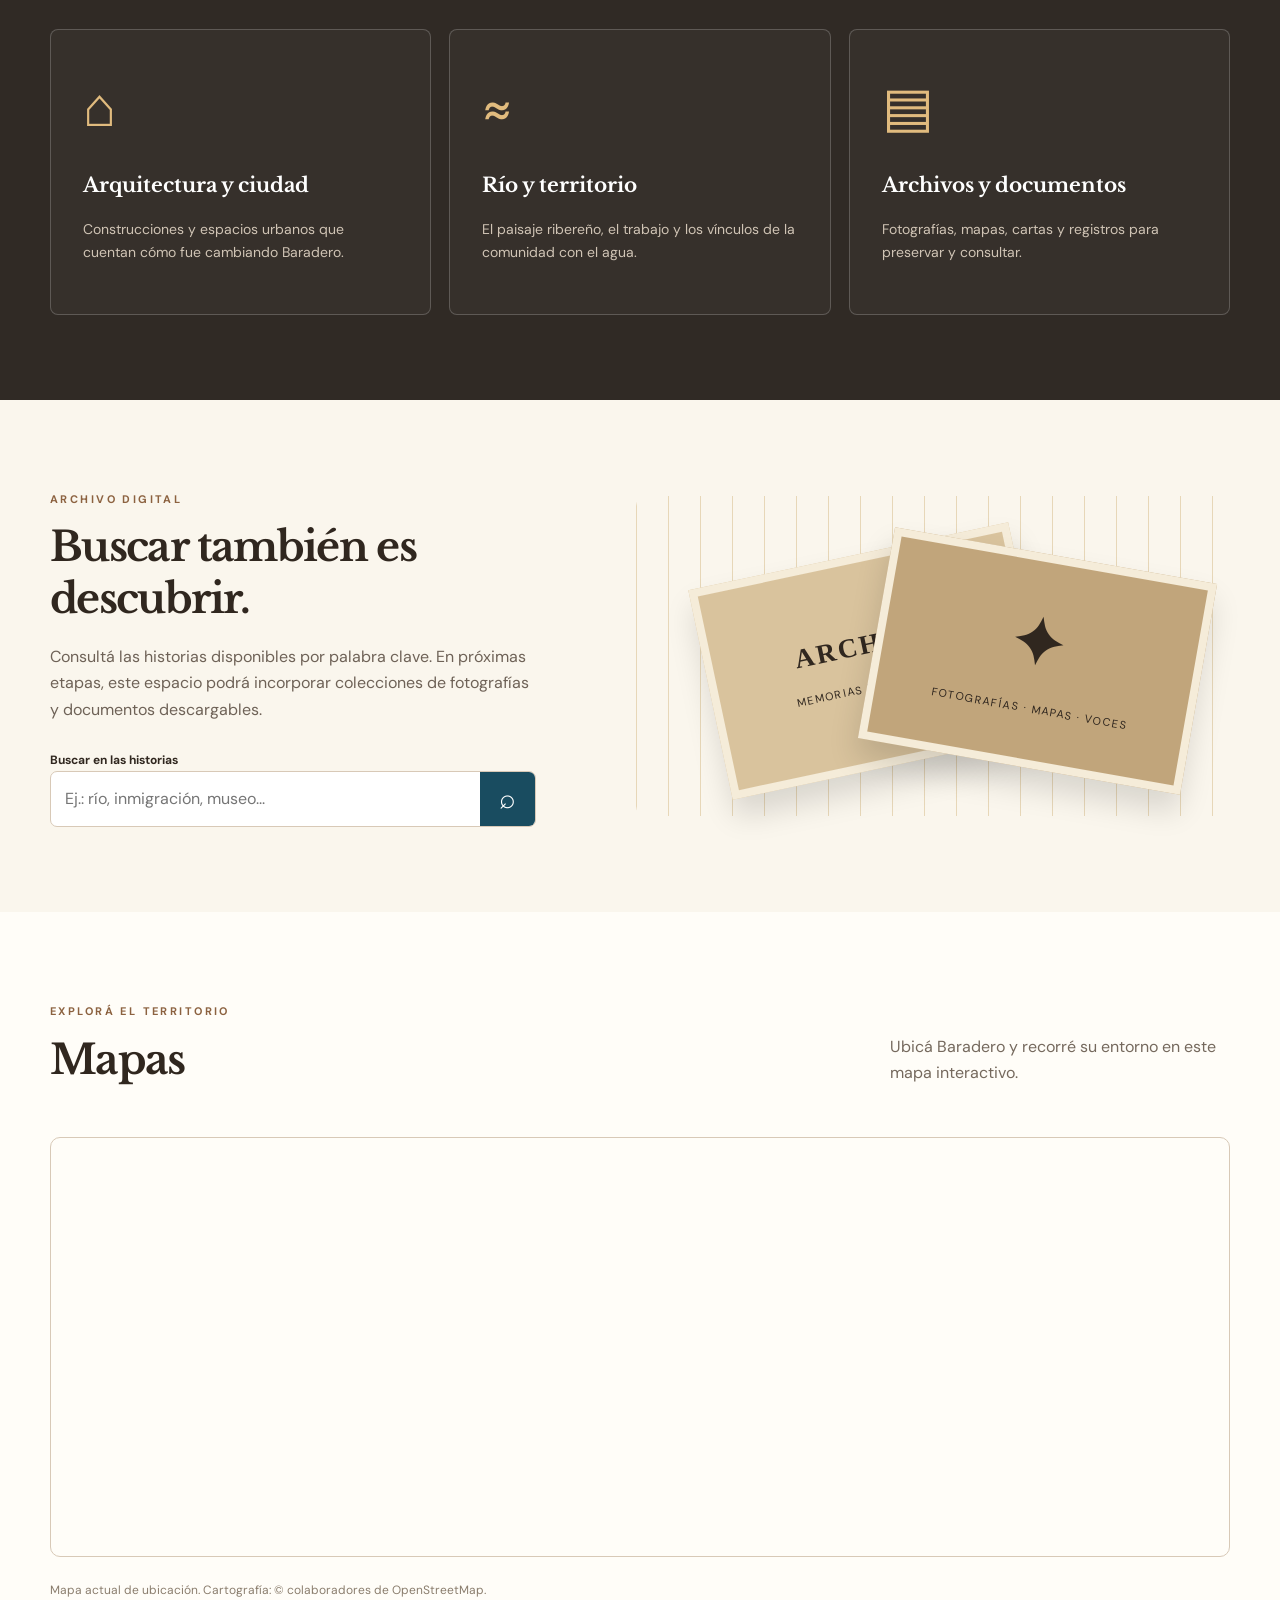
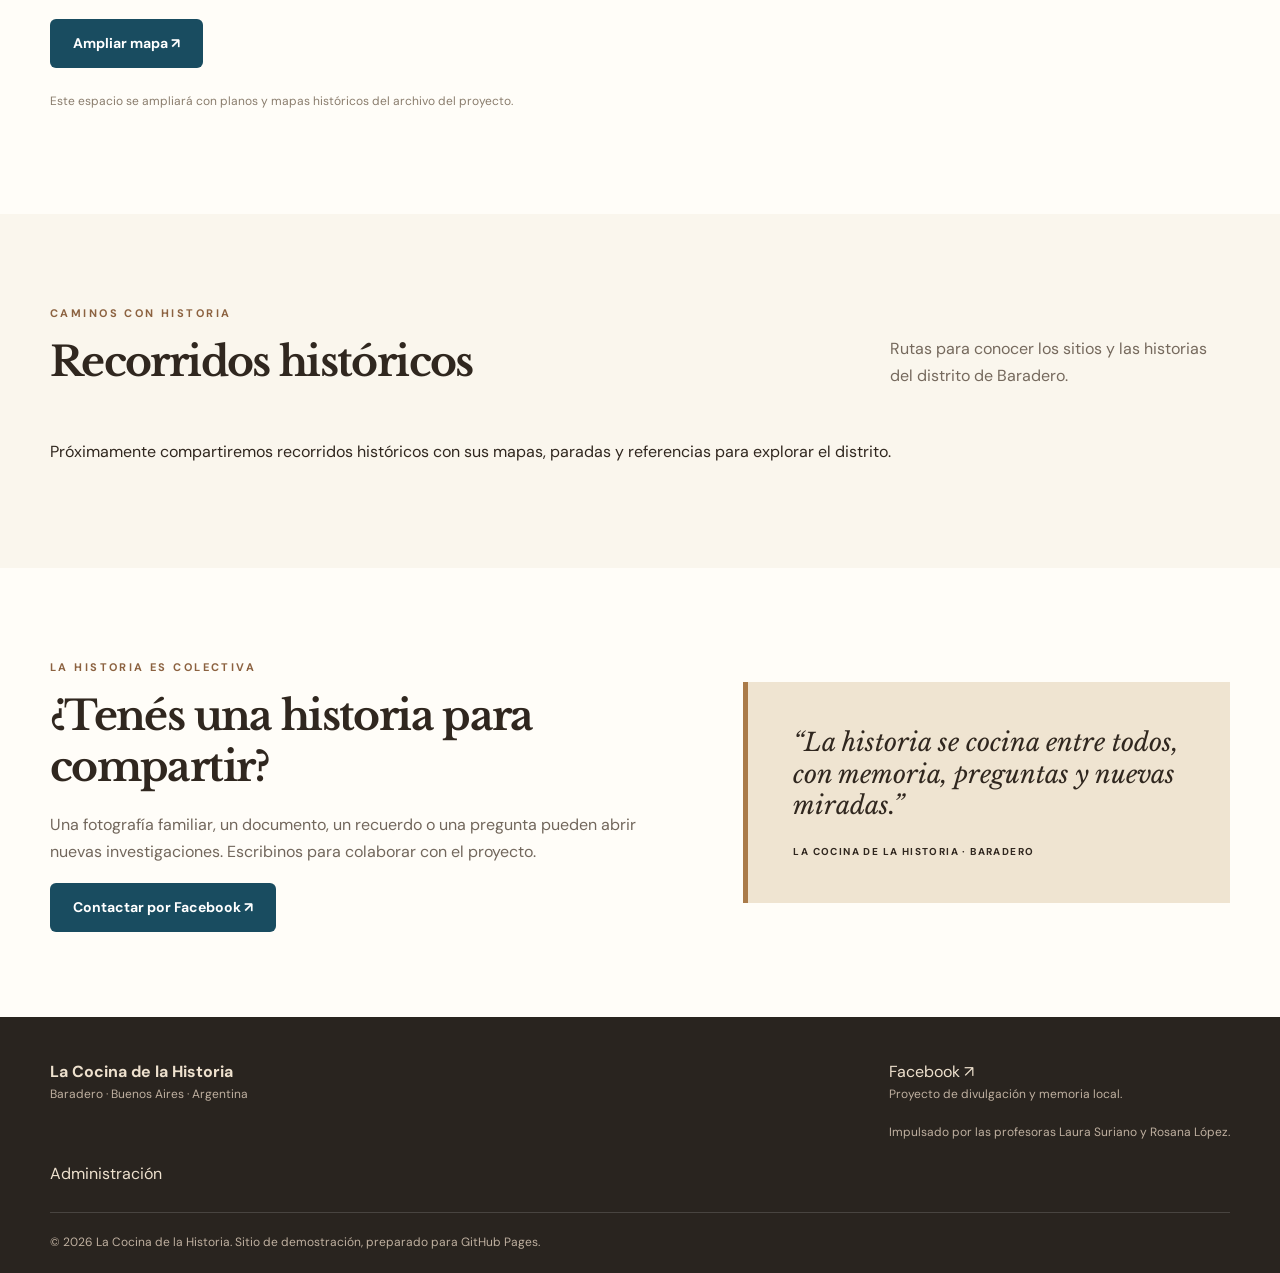
==== commit dc467589: "Agregar panel de contenidos, enlaces de Drive y recorridos de My Maps; preparar autenticación" ====
--- a/index.html
+++ b/index.html
@@ -1,13 +1,14 @@
-<!doctype html><html lang="es"><head><meta charset="utf-8"><meta name="viewport" content="width=device-width,initial-scale=1"><meta name="theme-color" content="#30271f"><meta name="description" content="La Cocina de la Historia: memorias, personas y patrimonio de Baradero, Buenos Aires."><title>La Cocina de la Historia | Baradero</title><link rel="icon" href="assets/img/logo.png"><link rel="stylesheet" href="assets/css/styles.css"><style>section[id]{scroll-margin-top:100px}.map-frame{display:block;width:100%;height:420px;border:1px solid #d8c9b7;border-radius:10px}@media(min-width:651px) and (max-width:1100px){.nav{flex-wrap:wrap;gap:8px;padding-top:10px;padding-bottom:10px}.nav nav{width:100%;justify-content:center;flex-wrap:wrap;gap:10px 20px}}@media(max-width:650px){.map-frame{height:320px}}</style></head><body>
-<a class="skip" href="#contenido">Saltar al contenido</a><header class="top"><div class="wrap nav"><a class="brand" href="#inicio"><img src="assets/img/logo.png" alt="Emblema de La Cocina de la Historia"><span><b>La Cocina de la Historia</b><small>BARADERO · BUENOS AIRES</small></span></a><button class="menu-toggle" id="menuToggle" aria-label="Abrir menú" aria-expanded="false">☰</button><nav id="menu" aria-label="Navegación principal"><a href="#historias">Historias</a><a href="#cronologia">Cronología</a><a href="#patrimonio">Patrimonio</a><a href="#archivo">Archivo</a><a href="#mapas">Mapas</a><a href="#quienes-somos">Quiénes somos</a><a href="#participa">Participá</a></nav></div></header>
-<main id="contenido"><section class="hero" id="inicio"><div class="wrap hero-grid"><div class="hero-copy"><span class="eyebrow">MEMORIA · TERRITORIO · COMUNIDAD</span><h1>La historia de Baradero <em>se cocina entre todos.</em></h1><p>Un espacio para descubrir las historias, las personas y los lugares que construyen nuestra identidad. El pasado también vive en las voces de hoy.</p><div class="actions"><a class="btn primary" href="#historias">Explorar historias <span aria-hidden="true">→</span></a><a class="btn ghost" href="#participa">Compartir un recuerdo</a></div></div><div class="hero-art"><div class="art-circle"><img src="assets/img/logo.png" alt="Ilustración de la identidad histórica de Baradero"></div><span class="stamp">Baradero, Provincia de Buenos Aires</span></div></div><div class="hero-foot wrap"><span>✦ Patrimonio vivo</span><span>✦ Historias locales</span><span>✦ Memoria compartida</span></div></section>
-<section class="intro wrap"><div><span class="eyebrow dark">BIENVENIDOS</span><h2>Una ciudad, miles de historias por contar.</h2></div><p>Recuperamos documentos, imágenes y relatos para conocer el pasado de Baradero y pensar su presente. Este sitio está en construcción: los primeros contenidos son ejemplos de cómo se organizará el archivo.</p></section>
-<section class="intro wrap" id="quienes-somos" aria-labelledby="quienes-somos-titulo"><div><span class="eyebrow dark">EL PROYECTO</span><h2 id="quienes-somos-titulo">Quiénes somos</h2></div><div><p>La Cocina de la Historia es un proyecto impulsado por las profesoras <strong>Laura Suriano</strong> y <strong>Rosana López</strong>, dedicado a compartir la historia local de Baradero y a poner en valor su memoria y su patrimonio. Un espacio abierto a la comunidad para acercarnos al pasado a través de documentos, imágenes y relatos, y seguir construyendo nuestra historia entre todos.</p></div></section>
-<section class="section cream" id="historias"><div class="wrap"><div class="section-head"><div><span class="eyebrow dark">DESCUBRÍ</span><h2>Historias que nos cuentan</h2></div><p>Explorá temas y descubrí nuevas miradas sobre nuestra ciudad.</p></div><div class="filters" id="filters" role="group" aria-label="Filtrar historias"></div><div class="cards" id="stories"></div><p class="note">Los textos de muestra son introducciones editoriales, no investigaciones históricas completas. Se ampliarán con fuentes y fotografías verificadas.</p></div></section>
+<!doctype html><html lang="es"><head><meta charset="utf-8"><meta name="viewport" content="width=device-width,initial-scale=1"><meta name="theme-color" content="#30271f"><meta name="description" content="La Cocina de la Historia: memorias, personas y patrimonio de Baradero, Buenos Aires."><title>La Cocina de la Historia | Baradero</title><link rel="icon" href="assets/img/logo.png"><link rel="stylesheet" href="assets/css/styles.css"><style>section[id]{scroll-margin-top:100px}.map-frame{display:block;width:100%;height:420px;border:1px solid #d8c9b7;border-radius:10px}@media(min-width:651px) and (max-width:1280px){.nav{flex-wrap:wrap;gap:8px;padding-top:10px;padding-bottom:10px}.nav nav{width:100%;justify-content:center;flex-wrap:wrap;gap:10px 20px}}@media(max-width:650px){.map-frame{height:320px}}</style></head><body>
+<a class="skip" href="#contenido">Saltar al contenido</a><header class="top"><div class="wrap nav"><a class="brand" href="#inicio"><img src="assets/img/logo.png" alt="Emblema de La Cocina de la Historia"><span><b>La Cocina de la Historia</b><small>BARADERO · BUENOS AIRES</small></span></a><button class="menu-toggle" id="menuToggle" aria-label="Abrir menú" aria-expanded="false">☰</button><nav id="menu" aria-label="Navegación principal"><a href="#historias">Historias</a><a href="#cronologia">Cronología</a><a href="#patrimonio">Patrimonio</a><a href="#archivo">Archivo</a><a href="#mapas">Mapas</a><a href="#recorridos">Recorridos</a><a href="#quienes-somos">Quiénes somos</a><a href="#participa">Participá</a></nav></div></header>
+<main id="contenido"><section class="hero" id="inicio"><div class="wrap hero-grid"><div class="hero-copy"><span class="eyebrow">MEMORIA · TERRITORIO · COMUNIDAD</span><h1 id="heroTitle">La historia de Baradero <em>se cocina entre todos.</em></h1><p id="heroText">Un espacio para descubrir las historias, las personas y los lugares que construyen nuestra identidad. El pasado también vive en las voces de hoy.</p><div class="actions"><a class="btn primary" href="#historias">Explorar historias <span aria-hidden="true">→</span></a><a class="btn ghost" href="#participa">Compartir un recuerdo</a></div></div><div class="hero-art"><div class="art-circle"><img src="assets/img/logo.png" alt="Ilustración de la identidad histórica de Baradero"></div><span class="stamp">Baradero, Provincia de Buenos Aires</span></div></div><div class="hero-foot wrap"><span>✦ Patrimonio vivo</span><span>✦ Historias locales</span><span>✦ Memoria compartida</span></div></section>
+<section class="intro wrap"><div><span class="eyebrow dark">BIENVENIDOS</span><h2 id="welcomeTitle">Una ciudad, miles de historias por contar.</h2></div><p id="welcomeText">Recuperamos documentos, imágenes y relatos para conocer el pasado de Baradero y pensar su presente. Este sitio está en construcción: los primeros contenidos son ejemplos de cómo se organizará el archivo.</p></section>
+<section class="intro wrap" id="quienes-somos" aria-labelledby="quienes-somos-titulo"><div><span class="eyebrow dark">EL PROYECTO</span><h2 id="quienes-somos-titulo">Quiénes somos</h2></div><div id="projectText"><p>La Cocina de la Historia es un proyecto impulsado por las profesoras <strong>Laura Suriano</strong> y <strong>Rosana López</strong>, dedicado a compartir la historia local de Baradero y a poner en valor su memoria y su patrimonio. Un espacio abierto a la comunidad para acercarnos al pasado a través de documentos, imágenes y relatos, y seguir construyendo nuestra historia entre todos.</p></div></section>
+<section class="section cream" id="historias"><div class="wrap"><div class="section-head"><div><span class="eyebrow dark">DESCUBRÍ</span><h2>Historias que nos cuentan</h2></div><p>Explorá temas y descubrí nuevas miradas sobre nuestra ciudad.</p></div><div class="filters" id="filters" role="group" aria-label="Filtrar historias"></div><div class="cards" id="stories"></div><p class="note" id="storiesNote">Los textos de muestra son introducciones editoriales, no investigaciones históricas completas. Se ampliarán con fuentes y fotografías verificadas.</p></div></section>
 <section class="section" id="cronologia"><div class="wrap split"><div><span class="eyebrow dark">A TRAVÉS DEL TIEMPO</span><h2>Una cronología para explorar</h2><p>Los acontecimientos históricos adquieren sentido cuando los relacionamos con las personas, los territorios y los cambios de cada época.</p><p class="note">Fechas y acontecimientos seleccionados para una primera demostración; las futuras fichas incorporarán referencias documentales.</p></div><div class="timeline" id="timeline"></div></div></section>
-<section class="section dark-section" id="patrimonio"><div class="wrap"><div class="section-head"><div><span class="eyebrow">LUGARES CON MEMORIA</span><h2>Patrimonio de Baradero</h2></div><p>Edificios, espacios públicos, paisajes y sitios que guardan historias.</p></div><div class="heritage-grid"><article><span class="big-icon">⌂</span><h3>Arquitectura y ciudad</h3><p>Construcciones y espacios urbanos que cuentan cómo fue cambiando Baradero.</p></article><article><span class="big-icon">≈</span><h3>Río y territorio</h3><p>El paisaje ribereño, el trabajo y los vínculos de la comunidad con el agua.</p></article><article><span class="big-icon">▤</span><h3>Archivos y documentos</h3><p>Fotografías, mapas, cartas y registros para preservar y consultar.</p></article></div></div></section>
+<section class="section dark-section" id="patrimonio"><div class="wrap"><div class="section-head"><div><span class="eyebrow">LUGARES CON MEMORIA</span><h2>Patrimonio de Baradero</h2></div><p>Edificios, espacios públicos, paisajes y sitios que guardan historias.</p></div><div class="heritage-grid" id="heritageItems"><article><span class="big-icon">⌂</span><h3>Arquitectura y ciudad</h3><p>Construcciones y espacios urbanos que cuentan cómo fue cambiando Baradero.</p></article><article><span class="big-icon">≈</span><h3>Río y territorio</h3><p>El paisaje ribereño, el trabajo y los vínculos de la comunidad con el agua.</p></article><article><span class="big-icon">▤</span><h3>Archivos y documentos</h3><p>Fotografías, mapas, cartas y registros para preservar y consultar.</p></article></div></div></section>
 <section class="section cream" id="archivo"><div class="wrap split archive"><div><span class="eyebrow dark">ARCHIVO DIGITAL</span><h2>Buscar también es descubrir.</h2><p>Consultá las historias disponibles por palabra clave. En próximas etapas, este espacio podrá incorporar colecciones de fotografías y documentos descargables.</p><label class="search-label" for="search">Buscar en las historias</label><div class="search-box"><input id="search" type="search" placeholder="Ej.: río, inmigración, museo..."><button id="searchBtn" aria-label="Buscar">⌕</button></div><div id="searchResults" aria-live="polite"></div></div><div class="archive-art" aria-hidden="true"><div class="paper p1">ARCHIVO<br><span>MEMORIAS DE BARADERO</span></div><div class="paper p2">✦<br><span>FOTOGRAFÍAS · MAPAS · VOCES</span></div></div></div></section>
-<section class="section" id="mapas" aria-labelledby="mapas-titulo"><div class="wrap"><div class="section-head"><div><span class="eyebrow dark">EXPLORÁ EL TERRITORIO</span><h2 id="mapas-titulo">Mapas</h2></div><p>Ubicá Baradero y recorré su entorno en este mapa interactivo.</p></div><iframe class="map-frame" title="Mapa de Baradero, Buenos Aires" src="https://www.openstreetmap.org/export/embed.html?bbox=-59.56%2C-33.85%2C-59.45%2C-33.77&amp;layer=mapnik&amp;marker=-33.812%2C-59.505" width="1180" height="420" loading="lazy" referrerpolicy="no-referrer"></iframe><p class="note">Mapa actual de ubicación. Cartografía: © colaboradores de OpenStreetMap.</p><a class="btn primary" href="https://www.openstreetmap.org/?mlat=-33.812&amp;mlon=-59.505#map=13/-33.812/-59.505" target="_blank" rel="noopener noreferrer">Ampliar mapa ↗</a><p class="note">Este espacio se ampliará con planos y mapas históricos del archivo del proyecto.</p></div></section>
-<section class="section" id="participa"><div class="wrap participate"><div><span class="eyebrow dark">LA HISTORIA ES COLECTIVA</span><h2>¿Tenés una historia para compartir?</h2><p>Una fotografía familiar, un documento, un recuerdo o una pregunta pueden abrir nuevas investigaciones. Escribinos para colaborar con el proyecto.</p><a class="btn primary" href="https://www.facebook.com/profile.php?id=100055864893877" target="_blank" rel="noopener noreferrer">Contactar por Facebook ↗</a></div><div class="quote">“La historia se cocina entre todos, con memoria, preguntas y nuevas miradas.”<small>LA COCINA DE LA HISTORIA · BARADERO</small></div></div></section></main>
-<footer><div class="wrap footer"><div><b>La Cocina de la Historia</b><p>Baradero · Buenos Aires · Argentina</p></div><div><a href="https://www.facebook.com/profile.php?id=100055864893877" target="_blank" rel="noopener noreferrer">Facebook ↗</a><p>Proyecto de divulgación y memoria local.</p><p>Impulsado por las profesoras Laura Suriano y Rosana López.</p></div></div><div class="wrap copyright">© <span id="year"></span> La Cocina de la Historia. Sitio de demostración, preparado para GitHub Pages.</div></footer>
-<dialog id="storyDialog"><button class="close" id="closeDialog" aria-label="Cerrar">×</button><div id="dialogContent"></div></dialog><script src="assets/js/content.js"></script><script src="assets/js/app.js"></script></body></html>
+<section class="section" id="mapas" aria-labelledby="mapas-titulo"><div class="wrap"><div class="section-head"><div><span class="eyebrow dark">EXPLORÁ EL TERRITORIO</span><h2 id="mapas-titulo">Mapas</h2></div><p>Ubicá Baradero y recorré su entorno en este mapa interactivo.</p></div><div id="locationMap"><iframe class="map-frame" title="Mapa de Baradero, Buenos Aires" src="https://www.openstreetmap.org/export/embed.html?bbox=-59.56%2C-33.85%2C-59.45%2C-33.77&amp;layer=mapnik&amp;marker=-33.812%2C-59.505" width="1180" height="420" loading="lazy" referrerpolicy="no-referrer"></iframe><p class="note">Mapa actual de ubicación. Cartografía: © colaboradores de OpenStreetMap.</p><a class="btn primary" href="https://www.openstreetmap.org/?mlat=-33.812&amp;mlon=-59.505#map=13/-33.812/-59.505" target="_blank" rel="noopener noreferrer">Ampliar mapa ↗</a></div><div id="managedMaps"></div><p class="note" id="mapsPlaceholder">Este espacio se ampliará con planos y mapas históricos del archivo del proyecto.</p></div></section>
+<section class="section cream" id="recorridos" aria-labelledby="recorridos-titulo"><div class="wrap"><div class="section-head"><div><span class="eyebrow dark">CAMINOS CON HISTORIA</span><h2 id="recorridos-titulo">Recorridos históricos</h2></div><p>Rutas para conocer los sitios y las historias del distrito de Baradero.</p></div><div id="managedRoutes"></div><p id="routesPlaceholder">Próximamente compartiremos recorridos históricos con sus mapas, paradas y referencias para explorar el distrito.</p></div></section>
+<section class="section" id="participa"><div class="wrap participate"><div><span class="eyebrow dark">LA HISTORIA ES COLECTIVA</span><h2 id="participateTitle">¿Tenés una historia para compartir?</h2><p id="participateText">Una fotografía familiar, un documento, un recuerdo o una pregunta pueden abrir nuevas investigaciones. Escribinos para colaborar con el proyecto.</p><a data-facebook class="btn primary" href="https://www.facebook.com/profile.php?id=100055864893877" target="_blank" rel="noopener noreferrer">Contactar por Facebook ↗</a></div><div class="quote"><span id="participateQuote">“La historia se cocina entre todos, con memoria, preguntas y nuevas miradas.”</span><small>LA COCINA DE LA HISTORIA · BARADERO</small></div></div></section></main>
+<footer><div class="wrap footer"><div><b>La Cocina de la Historia</b><p>Baradero · Buenos Aires · Argentina</p></div><div><a data-facebook href="https://www.facebook.com/profile.php?id=100055864893877" target="_blank" rel="noopener noreferrer">Facebook ↗</a><p>Proyecto de divulgación y memoria local.</p><p id="projectCredits">Impulsado por las profesoras Laura Suriano y Rosana López.</p></div></div><div class="wrap"><a href="admin/">Administración</a></div><div class="wrap copyright">© <span id="year"></span> La Cocina de la Historia. Sitio de demostración, preparado para GitHub Pages.</div></footer>
+<dialog id="storyDialog"><button class="close" id="closeDialog" aria-label="Cerrar">×</button><div id="dialogContent"></div></dialog><script src="assets/js/content.js"></script><script src="assets/js/media.js"></script><script src="assets/js/public.js"></script></body></html>
--- a/assets/css/styles.css
+++ b/assets/css/styles.css
@@ -2,3 +2,7 @@
 :root{--ink:#30271f;--brown:#493327;--blue:#194c60;--paper:#faf6ed;--sand:#efe5d2;--gold:#cda76b}*{box-sizing:border-box}html{scroll-behavior:smooth}body{margin:0;background:#fffdf8;color:var(--ink);font-family:'DM Sans',Arial,sans-serif;line-height:1.65}h1,h2,h3,.quote{font-family:'Libre Baskerville',Georgia,serif;line-height:1.25}h1{font-size:clamp(2.6rem,5.2vw,5.3rem);letter-spacing:-.055em;margin:20px 0}h1 em{color:#e5c18a;font-weight:400}h2{font-size:clamp(2rem,3.2vw,3.25rem);letter-spacing:-.04em;margin:10px 0 20px}h3{font-size:1.25rem}p{margin:0 0 18px}a{color:inherit;text-decoration:none}button,input{font:inherit}button{cursor:pointer}.wrap{width:min(1180px,calc(100% - 44px));margin:auto}.skip{position:absolute;left:-9999px}.skip:focus{left:10px;top:10px;background:white;z-index:20}.top{background:#2b241f;color:white;position:sticky;top:0;z-index:10;box-shadow:0 2px 15px #0002}.nav{display:flex;align-items:center;justify-content:space-between;min-height:85px;gap:24px}.brand{display:flex;align-items:center;gap:10px}.brand img{height:66px;width:76px;object-fit:contain}.brand b{display:block;font:700 16px Georgia,serif}.brand small{font-size:9px;letter-spacing:.18em;color:#e8d5ae}.nav nav{display:flex;gap:26px}.nav nav a{font-size:13px;font-weight:600;transition:color .2s}.nav nav a:hover{color:#e5c18a}.menu-toggle{display:none;background:none;color:white;border:0;font-size:28px}.hero{background:radial-gradient(circle at 73% 42%,#936847 0,#55402e 30%,#30271f 72%);color:white;overflow:hidden;position:relative}.hero:before{content:'';position:absolute;inset:0;opacity:.1;background:repeating-linear-gradient(20deg,transparent 0 39px,#fff 40px 41px)}.hero-grid{position:relative;display:grid;grid-template-columns:1.15fr .85fr;align-items:center;min-height:560px;gap:25px}.hero-copy{padding:70px 0}.hero-copy p{font-size:18px;max-width:610px;color:#f0e6d8}.eyebrow{font-size:11px;letter-spacing:.22em;font-weight:700;color:#e5c18a}.eyebrow.dark{color:#8c6240}.actions{display:flex;flex-wrap:wrap;gap:13px;margin-top:30px}.btn{display:inline-flex;align-items:center;gap:15px;border-radius:6px;padding:13px 23px;font-weight:700;font-size:14px}.btn.primary{background:var(--blue);color:white}.btn.primary:hover{background:#236982}.btn.ghost{border:1px solid #f5dfb6;color:white}.hero-art{text-align:center;position:relative}.art-circle{border:1px solid #ffffff55;border-radius:50%;aspect-ratio:1;background:#f5ead8;box-shadow:0 25px 70px #0005;display:grid;place-items:center;overflow:hidden}.art-circle img{width:110%;height:110%;object-fit:contain}.stamp{display:inline-block;background:#eee0c7;color:#453426;padding:8px 20px;transform:rotate(-3deg);font:italic 13px Georgia,serif;position:relative;top:-10px}.hero-foot{position:relative;display:flex;justify-content:space-around;gap:15px;border-top:1px solid #ffffff35;padding:18px 0;color:#eadac3;font-size:12px;letter-spacing:.09em}.intro{display:grid;grid-template-columns:1fr 1fr;gap:90px;padding:88px 0}.intro p{font-size:17px;color:#65594d;padding-top:25px}.section{padding:85px 0}.cream{background:var(--paper)}.section-head{display:flex;align-items:end;justify-content:space-between;gap:35px;margin-bottom:32px}.section-head p{max-width:340px;color:#75695d}.filters{display:flex;flex-wrap:wrap;gap:8px;margin-bottom:25px}.filter{border:1px solid #d6c9b5;background:transparent;border-radius:25px;padding:8px 18px;color:#56483c;font-size:13px}.filter.selected{background:var(--brown);color:white}.cards{display:grid;grid-template-columns:repeat(4,1fr);gap:18px}.story-card{background:white;border:1px solid #e9dfcf;border-radius:10px;overflow:hidden;box-shadow:0 8px 30px #392c1d0b;display:flex;flex-direction:column}.card-image{width:100%;height:185px;object-fit:cover}.illustrated{display:flex;align-items:center;justify-content:center;flex-direction:column;background:radial-gradient(circle at 65% 35%,#d6ba8c,#8d735b);color:#fff6e5;position:relative}.illustrated span{font:90px Georgia,serif;line-height:1}.illustrated small{font-size:9px;letter-spacing:.16em}.story-card:nth-child(2) .illustrated{background:linear-gradient(140deg,#977260,#4f5149)}.story-card:nth-child(3) .illustrated{background:linear-gradient(140deg,#8d8768,#3d5c58)}.story-card:nth-child(4) .illustrated{background:linear-gradient(140deg,#c19a70,#68503e)}.card-body{padding:22px;display:flex;flex-direction:column;flex:1}.tag{color:#986f44;text-transform:uppercase;letter-spacing:.12em;font-size:10px;font-weight:700}.card-body h3{margin:10px 0}.card-body p{font-size:13px;color:#75695e;flex:1}.read{border:0;background:none;text-align:left;padding:0;color:var(--blue);font-weight:700;font-size:13px}.note{font-size:12px;color:#8a7d6d;margin-top:24px}.split{display:grid;grid-template-columns:.9fr 1.1fr;gap:100px;align-items:center}.split>div>p{color:#6e6257}.timeline{border-left:2px solid #d7c19d;padding-left:32px}.time-item{position:relative;padding:0 0 24px}.time-item:before{content:'';position:absolute;left:-41px;top:5px;width:15px;height:15px;border-radius:50%;background:#aa7546;border:3px solid #f4e7d1}.time-item strong{font-size:12px;color:#996d45;letter-spacing:.06em}.time-item h3{margin:5px 0}.time-item p{font-size:14px;color:#766a60;margin:0}.dark-section{background:#302a25;color:white}.dark-section .section-head p{color:#d1c3b3}.heritage-grid{display:grid;grid-template-columns:repeat(3,1fr);gap:18px}.heritage-grid article{border:1px solid #ffffff33;padding:32px;border-radius:8px;background:#ffffff08}.heritage-grid p{color:#d0c4b5;font-size:14px}.big-icon{font-size:55px;color:#e1bb7e}.archive{min-height:340px}.search-label{display:block;font-size:12px;font-weight:700;margin-top:28px}.search-box{display:flex;background:white;border:1px solid #d8c9b7;border-radius:7px;overflow:hidden}.search-box input{flex:1;min-width:0;border:0;padding:14px;background:transparent;outline-offset:-3px}.search-box button{border:0;background:var(--blue);color:white;width:55px;font-size:28px}.result{display:block;width:100%;border:0;background:#fff;padding:12px;text-align:left;border-bottom:1px solid #e9e0d3;color:var(--blue)}.archive-art{height:320px;position:relative;background:repeating-linear-gradient(90deg,#e7d7b8 0 1px,transparent 1px 32px);border-radius:10px}.paper{position:absolute;background:#d9c39d;border:8px solid #f5ecd9;box-shadow:0 18px 30px #0002;width:55%;height:67%;top:18%;left:12%;transform:rotate(-12deg);text-align:center;display:flex;flex-direction:column;justify-content:center;font:700 27px Georgia,serif;letter-spacing:.09em}.paper span{font:11px 'DM Sans',sans-serif;letter-spacing:.14em;margin-top:20px}.p2{left:40%;transform:rotate(10deg);background:#c1a57b;font-size:65px}.participate{display:grid;grid-template-columns:1fr .8fr;gap:85px;align-items:center}.participate p{color:#72675c}.quote{padding:45px;background:#efe4d1;border-left:5px solid #aa7b49;font-style:italic;font-size:25px}.quote small{display:block;font:700 10px 'DM Sans',sans-serif;letter-spacing:.14em;margin-top:24px}footer{background:#29241f;color:#eee1ce;padding:42px 0 20px}.footer{display:flex;justify-content:space-between;gap:30px}.footer p,.copyright{font-size:12px;color:#bfb0a0}.copyright{border-top:1px solid #ffffff25;padding-top:20px;margin-top:25px}dialog{width:min(630px,calc(100% - 32px));border:0;border-radius:10px;padding:45px;box-shadow:0 30px 80px #0006;color:var(--ink)}dialog::backdrop{background:#1d1816ad}dialog .lead{font-size:18px}dialog .close{position:absolute;right:18px;top:10px;border:0;background:none;font-size:32px}
 @media(max-width:900px){.cards{grid-template-columns:repeat(2,1fr)}.hero-grid{grid-template-columns:1fr 0.8fr}.split{gap:35px}.nav nav{gap:12px}.nav nav a{font-size:12px}.brand b{font-size:13px}}@media(max-width:650px){.nav{min-height:72px}.brand img{height:55px;width:58px}.menu-toggle{display:block}.nav nav{display:none;position:absolute;top:72px;left:0;right:0;background:#2b241f;padding:18px 25px;flex-direction:column}.nav nav.open{display:flex}.hero-grid,.intro,.split,.participate{grid-template-columns:1fr}.hero-grid{gap:0}.hero-copy{padding:55px 0 15px}.hero-art{max-width:300px;margin:0 auto 20px}.hero-foot{flex-wrap:wrap;font-size:10px}.intro{gap:0;padding:55px 0}.intro p{padding:0}.section{padding:60px 0}.section-head{display:block}.cards{grid-template-columns:1fr}.heritage-grid{grid-template-columns:1fr}.archive-art{display:none}.footer{flex-direction:column}.quote{padding:28px;font-size:20px}}
 @media(prefers-reduced-motion:reduce){html{scroll-behavior:auto}}
+
+.document-frame{display:block;width:100%;height:420px;border:1px solid #d8c9b7;border-radius:8px;margin:20px 0}.managed-map{margin-top:40px}.managed-map .map-frame{margin:20px 0}dialog .card-image{height:auto;max-height:350px;object-fit:contain}#projectText p{padding-top:0}#projectText{padding-top:25px}
+
+.route-card{padding:26px;background:#fff;border:1px solid #e9dfcf;border-radius:10px}.route-card li{margin:8px 0}@media(max-width:650px){.route-card{padding:16px}}
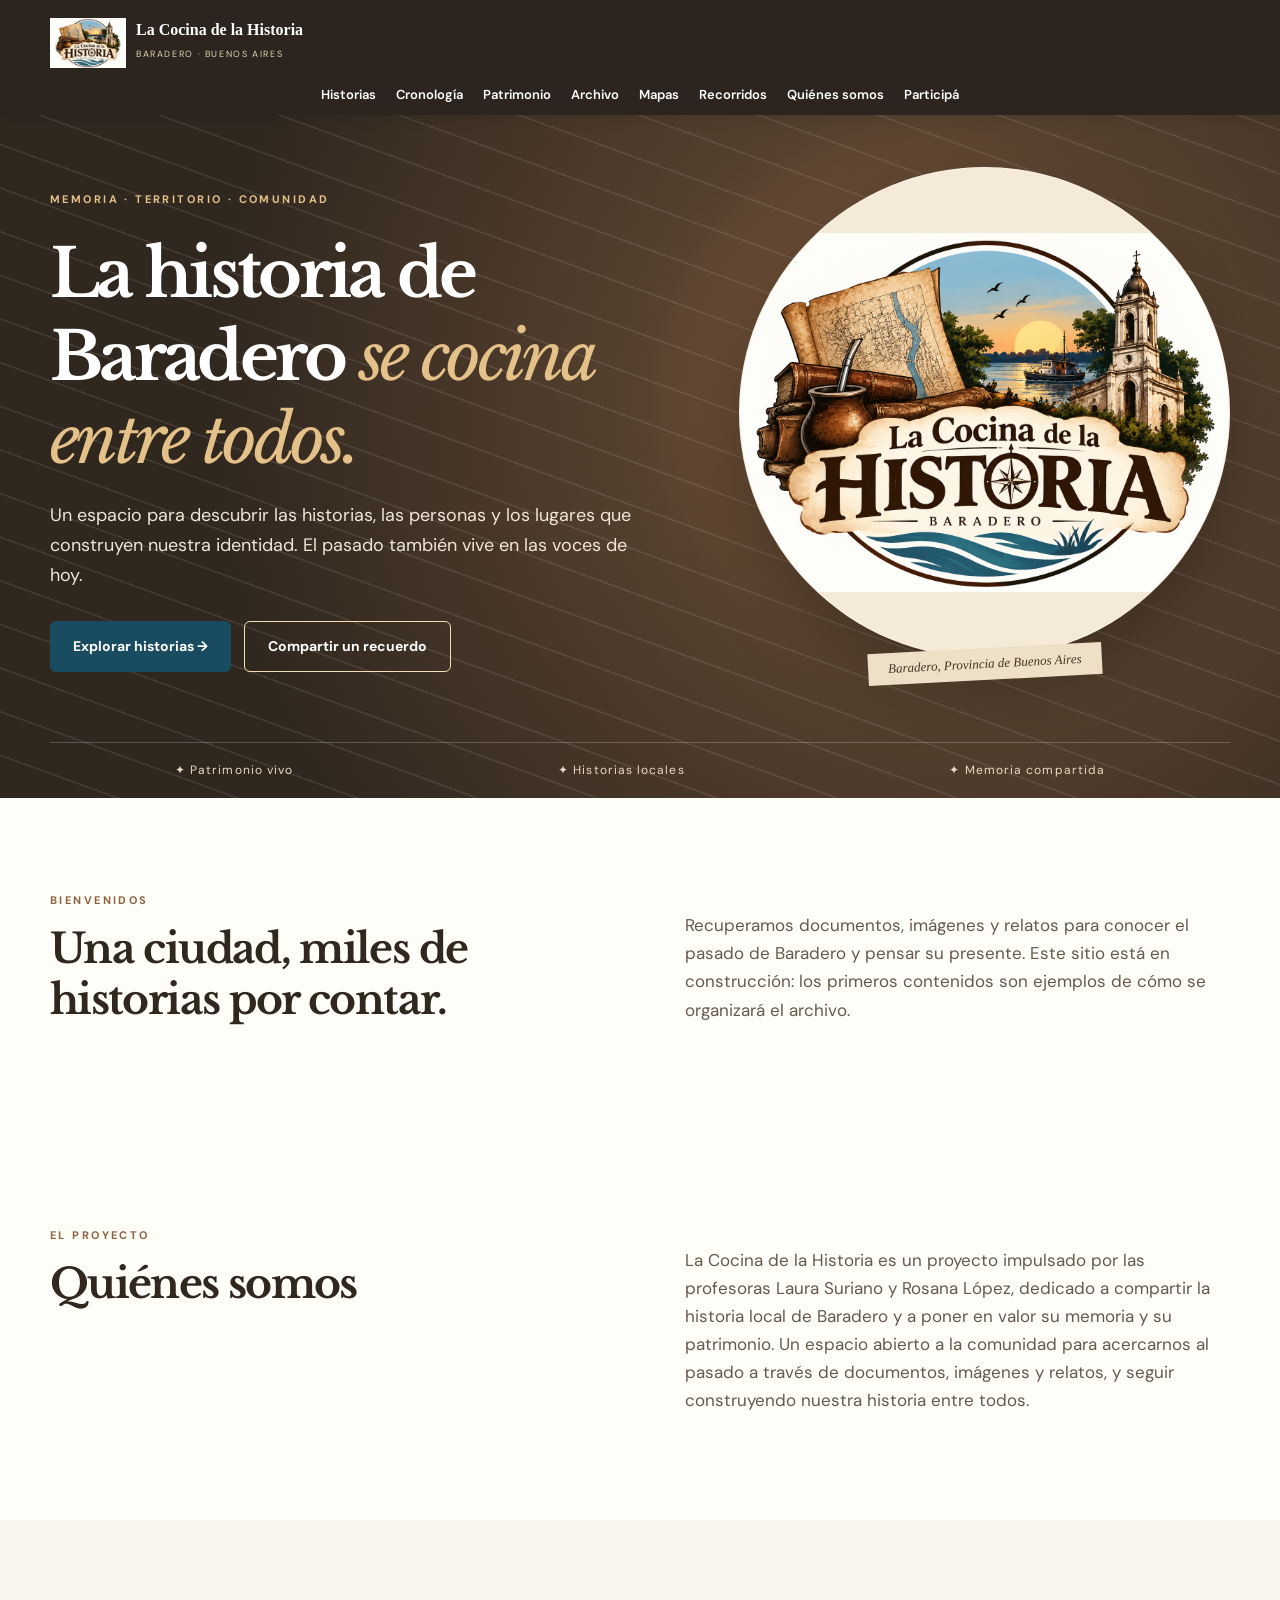
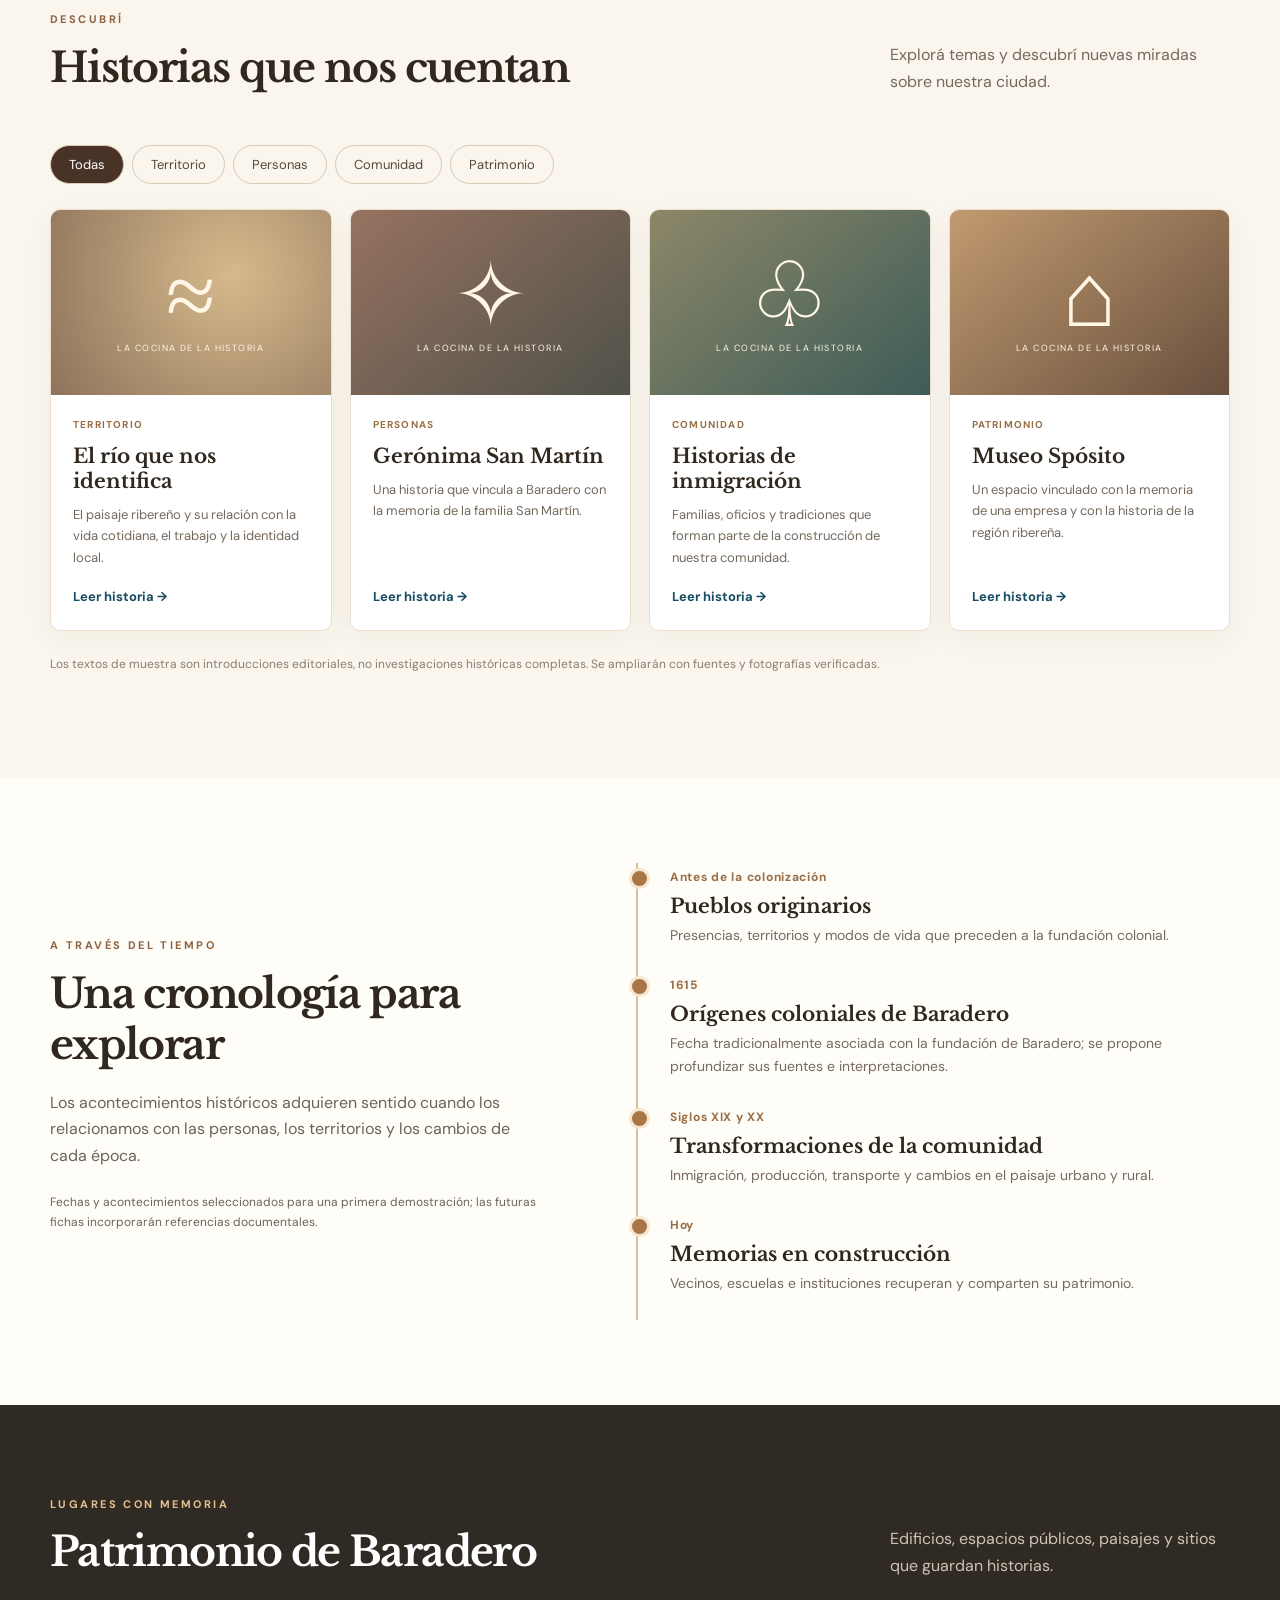
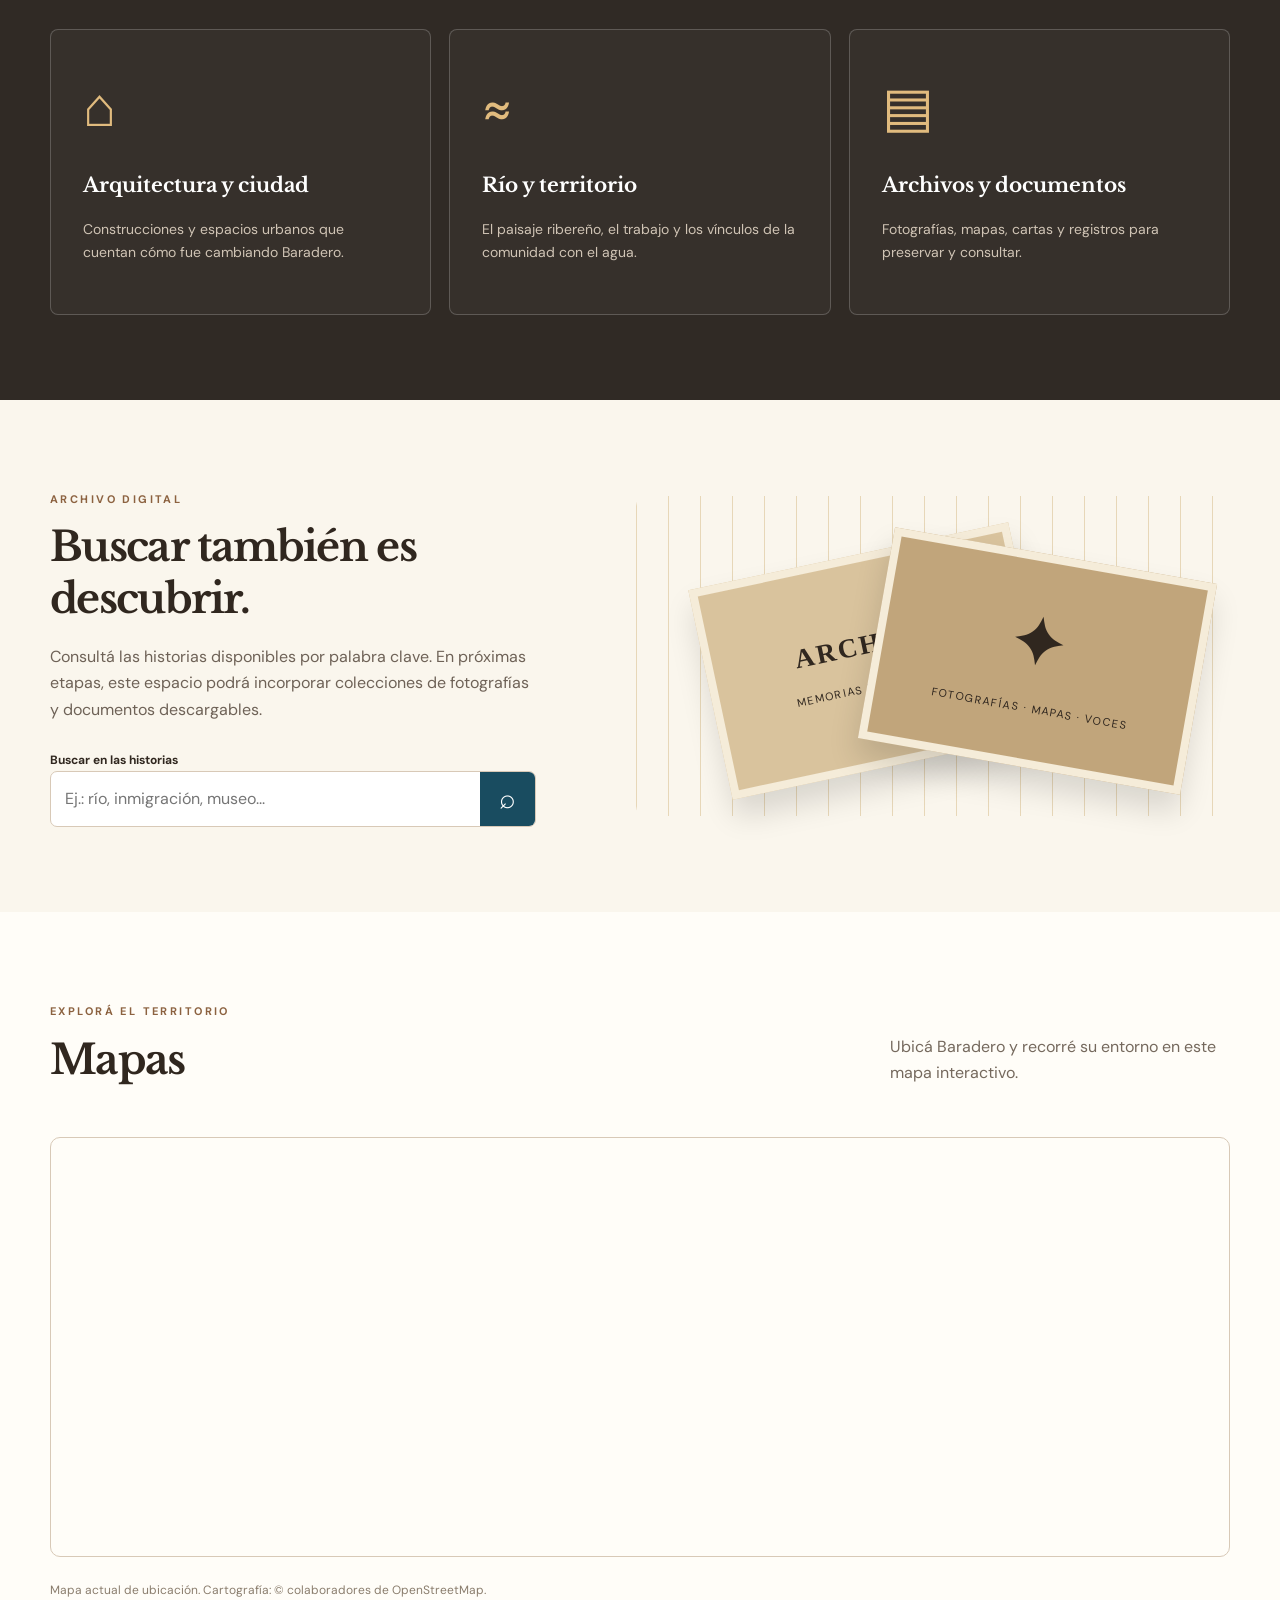
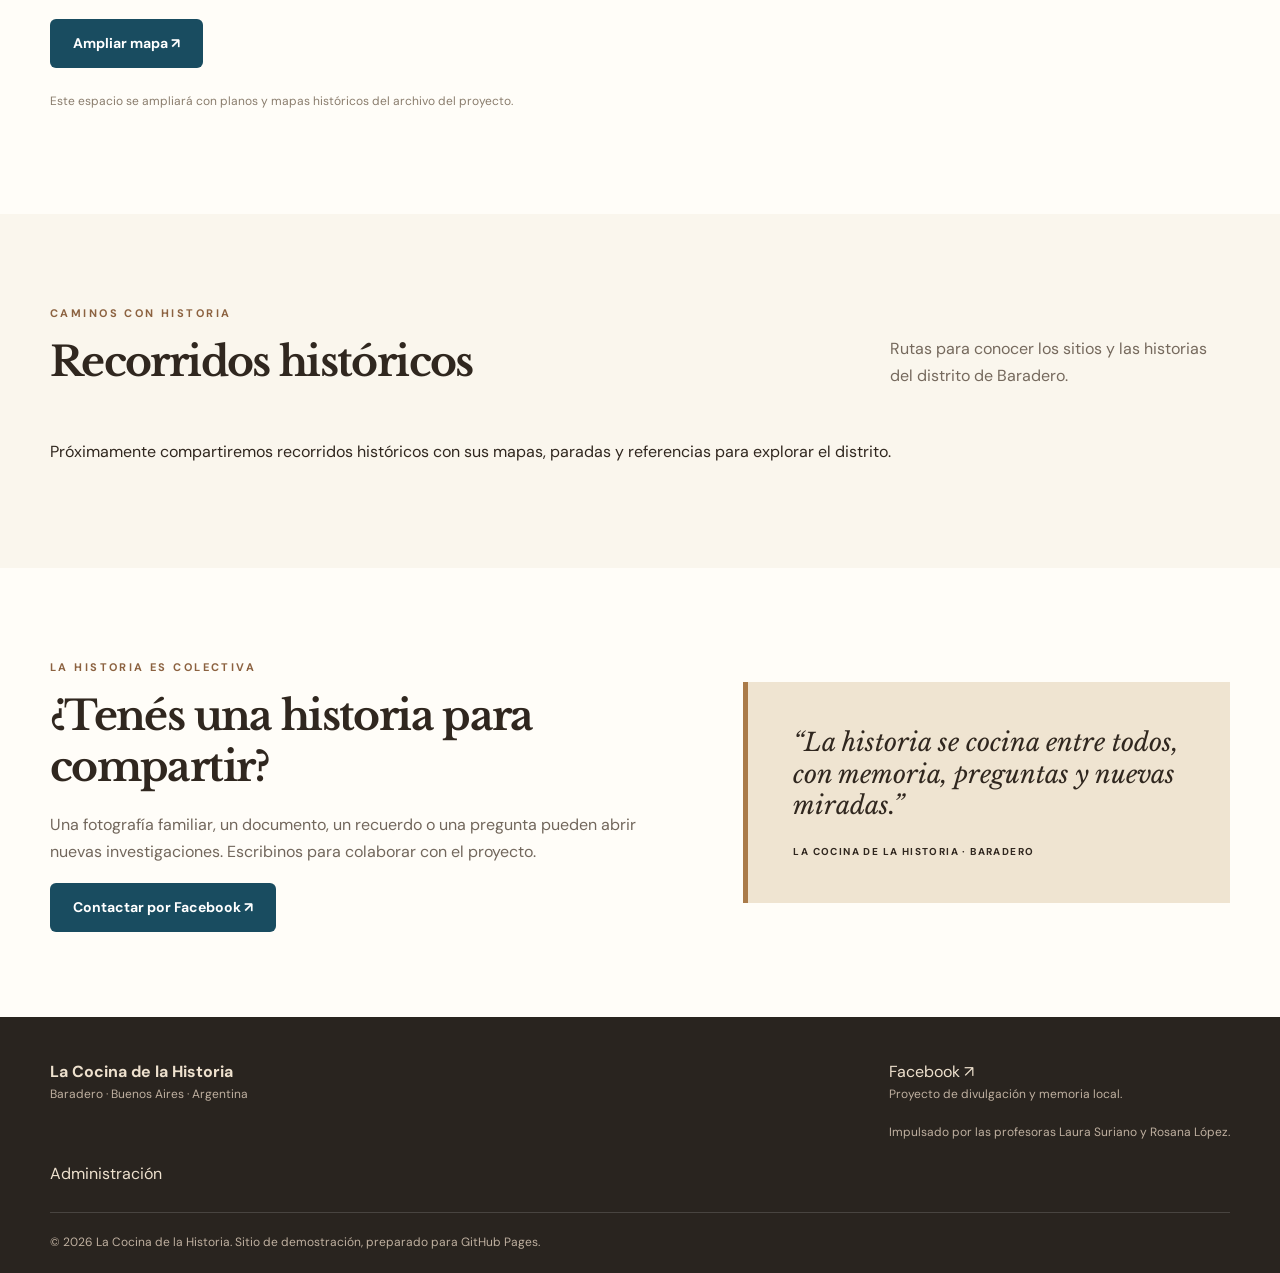
==== commit 75d4211d: "Permitir editar textos, menús y metadatos de todos los apartados desde el administrador" ====
--- a/index.html
+++ b/index.html
@@ -10,5 +10,5 @@
 <section class="section" id="mapas" aria-labelledby="mapas-titulo"><div class="wrap"><div class="section-head"><div><span class="eyebrow dark">EXPLORÁ EL TERRITORIO</span><h2 id="mapas-titulo">Mapas</h2></div><p>Ubicá Baradero y recorré su entorno en este mapa interactivo.</p></div><div id="locationMap"><iframe class="map-frame" title="Mapa de Baradero, Buenos Aires" src="https://www.openstreetmap.org/export/embed.html?bbox=-59.56%2C-33.85%2C-59.45%2C-33.77&amp;layer=mapnik&amp;marker=-33.812%2C-59.505" width="1180" height="420" loading="lazy" referrerpolicy="no-referrer"></iframe><p class="note">Mapa actual de ubicación. Cartografía: © colaboradores de OpenStreetMap.</p><a class="btn primary" href="https://www.openstreetmap.org/?mlat=-33.812&amp;mlon=-59.505#map=13/-33.812/-59.505" target="_blank" rel="noopener noreferrer">Ampliar mapa ↗</a></div><div id="managedMaps"></div><p class="note" id="mapsPlaceholder">Este espacio se ampliará con planos y mapas históricos del archivo del proyecto.</p></div></section>
 <section class="section cream" id="recorridos" aria-labelledby="recorridos-titulo"><div class="wrap"><div class="section-head"><div><span class="eyebrow dark">CAMINOS CON HISTORIA</span><h2 id="recorridos-titulo">Recorridos históricos</h2></div><p>Rutas para conocer los sitios y las historias del distrito de Baradero.</p></div><div id="managedRoutes"></div><p id="routesPlaceholder">Próximamente compartiremos recorridos históricos con sus mapas, paradas y referencias para explorar el distrito.</p></div></section>
 <section class="section" id="participa"><div class="wrap participate"><div><span class="eyebrow dark">LA HISTORIA ES COLECTIVA</span><h2 id="participateTitle">¿Tenés una historia para compartir?</h2><p id="participateText">Una fotografía familiar, un documento, un recuerdo o una pregunta pueden abrir nuevas investigaciones. Escribinos para colaborar con el proyecto.</p><a data-facebook class="btn primary" href="https://www.facebook.com/profile.php?id=100055864893877" target="_blank" rel="noopener noreferrer">Contactar por Facebook ↗</a></div><div class="quote"><span id="participateQuote">“La historia se cocina entre todos, con memoria, preguntas y nuevas miradas.”</span><small>LA COCINA DE LA HISTORIA · BARADERO</small></div></div></section></main>
-<footer><div class="wrap footer"><div><b>La Cocina de la Historia</b><p>Baradero · Buenos Aires · Argentina</p></div><div><a data-facebook href="https://www.facebook.com/profile.php?id=100055864893877" target="_blank" rel="noopener noreferrer">Facebook ↗</a><p>Proyecto de divulgación y memoria local.</p><p id="projectCredits">Impulsado por las profesoras Laura Suriano y Rosana López.</p></div></div><div class="wrap"><a href="admin/">Administración</a></div><div class="wrap copyright">© <span id="year"></span> La Cocina de la Historia. Sitio de demostración, preparado para GitHub Pages.</div></footer>
-<dialog id="storyDialog"><button class="close" id="closeDialog" aria-label="Cerrar">×</button><div id="dialogContent"></div></dialog><script src="assets/js/content.js"></script><script src="assets/js/media.js"></script><script src="assets/js/public.js"></script></body></html>
+<footer><div class="wrap footer"><div><b>La Cocina de la Historia</b><p>Baradero · Buenos Aires · Argentina</p></div><div><a data-facebook href="https://www.facebook.com/profile.php?id=100055864893877" target="_blank" rel="noopener noreferrer">Facebook ↗</a><p>Proyecto de divulgación y memoria local.</p><p id="projectCredits">Impulsado por las profesoras Laura Suriano y Rosana López.</p></div></div><div class="wrap"><a href="admin/">Administración</a></div><div class="wrap copyright">© <span id="year"></span> <span id="copyrightText">La Cocina de la Historia. Sitio de demostración, preparado para GitHub Pages.</span></div></footer>
+<dialog id="storyDialog"><button class="close" id="closeDialog" aria-label="Cerrar">×</button><div id="dialogContent"></div></dialog><script src="assets/js/content.js"></script><script src="assets/js/media.js"></script><script src="assets/js/text-fields.js"></script><script src="assets/js/public.js"></script></body></html>
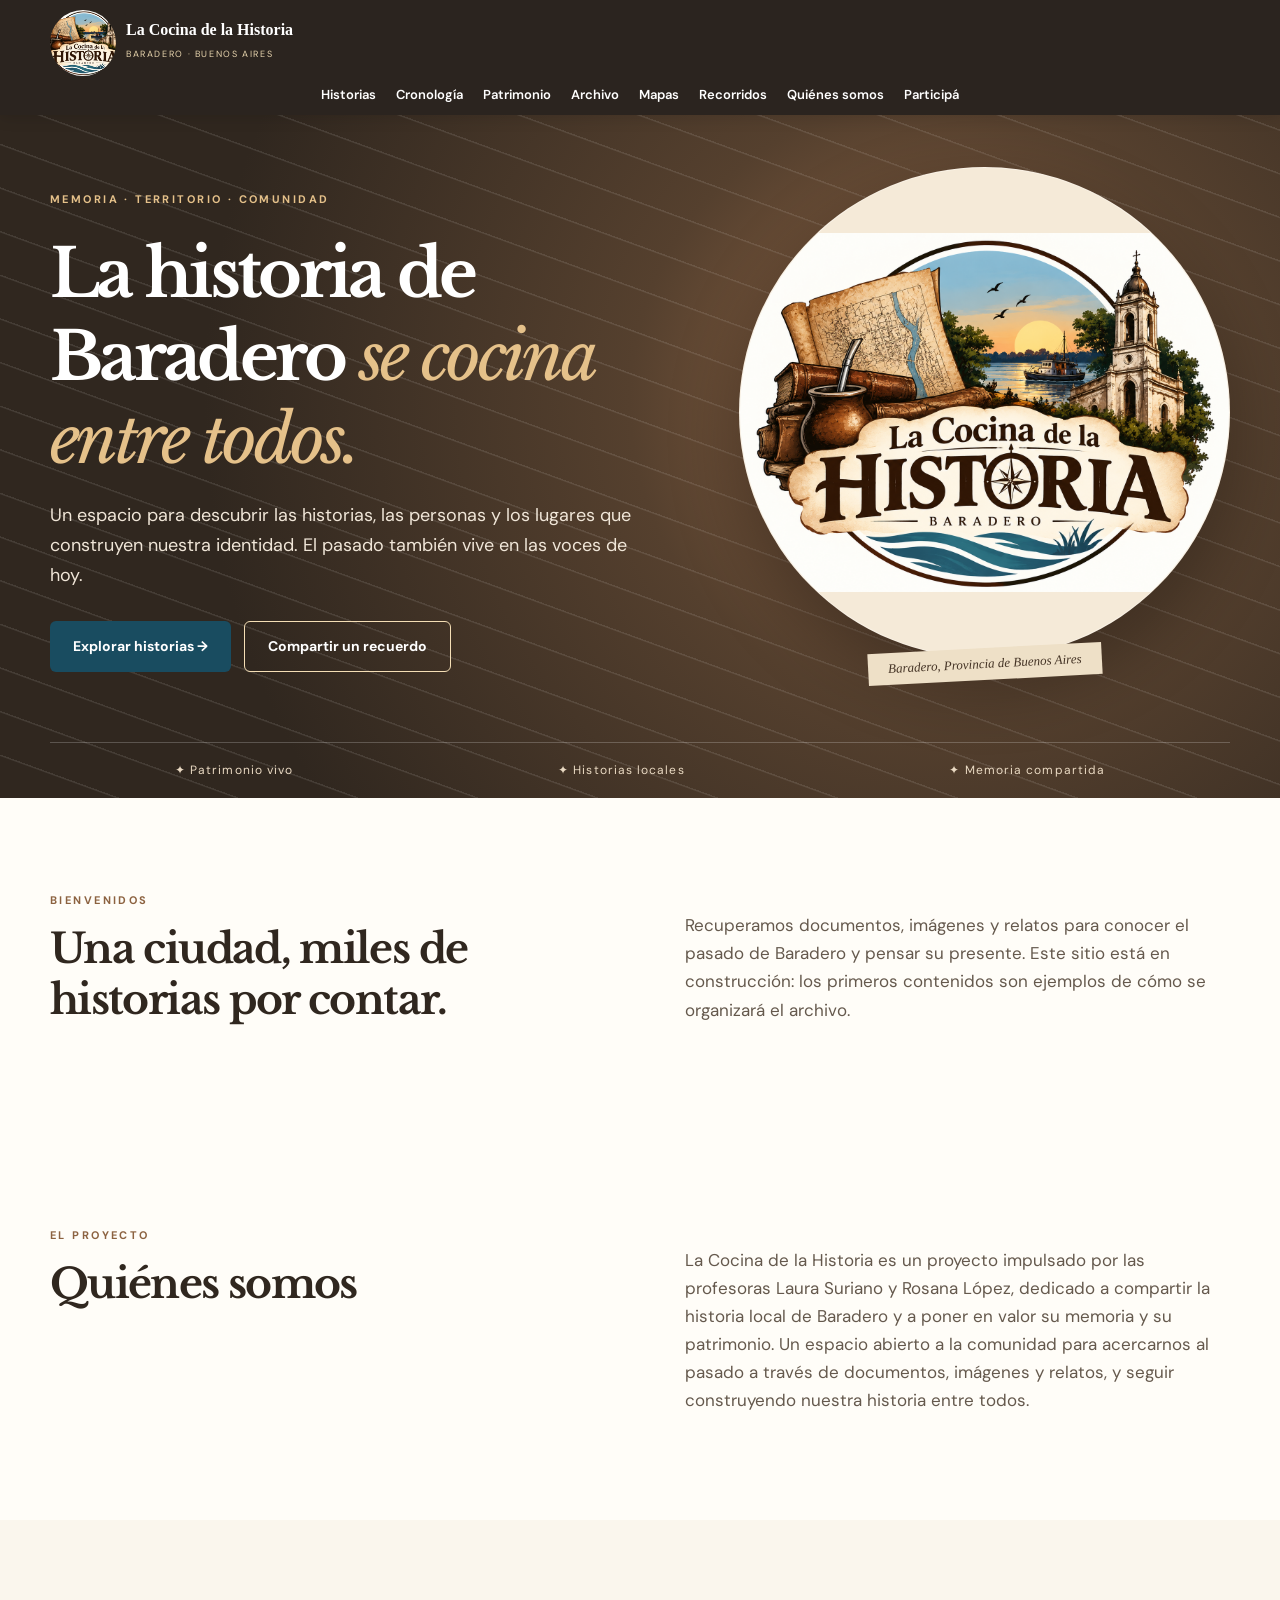
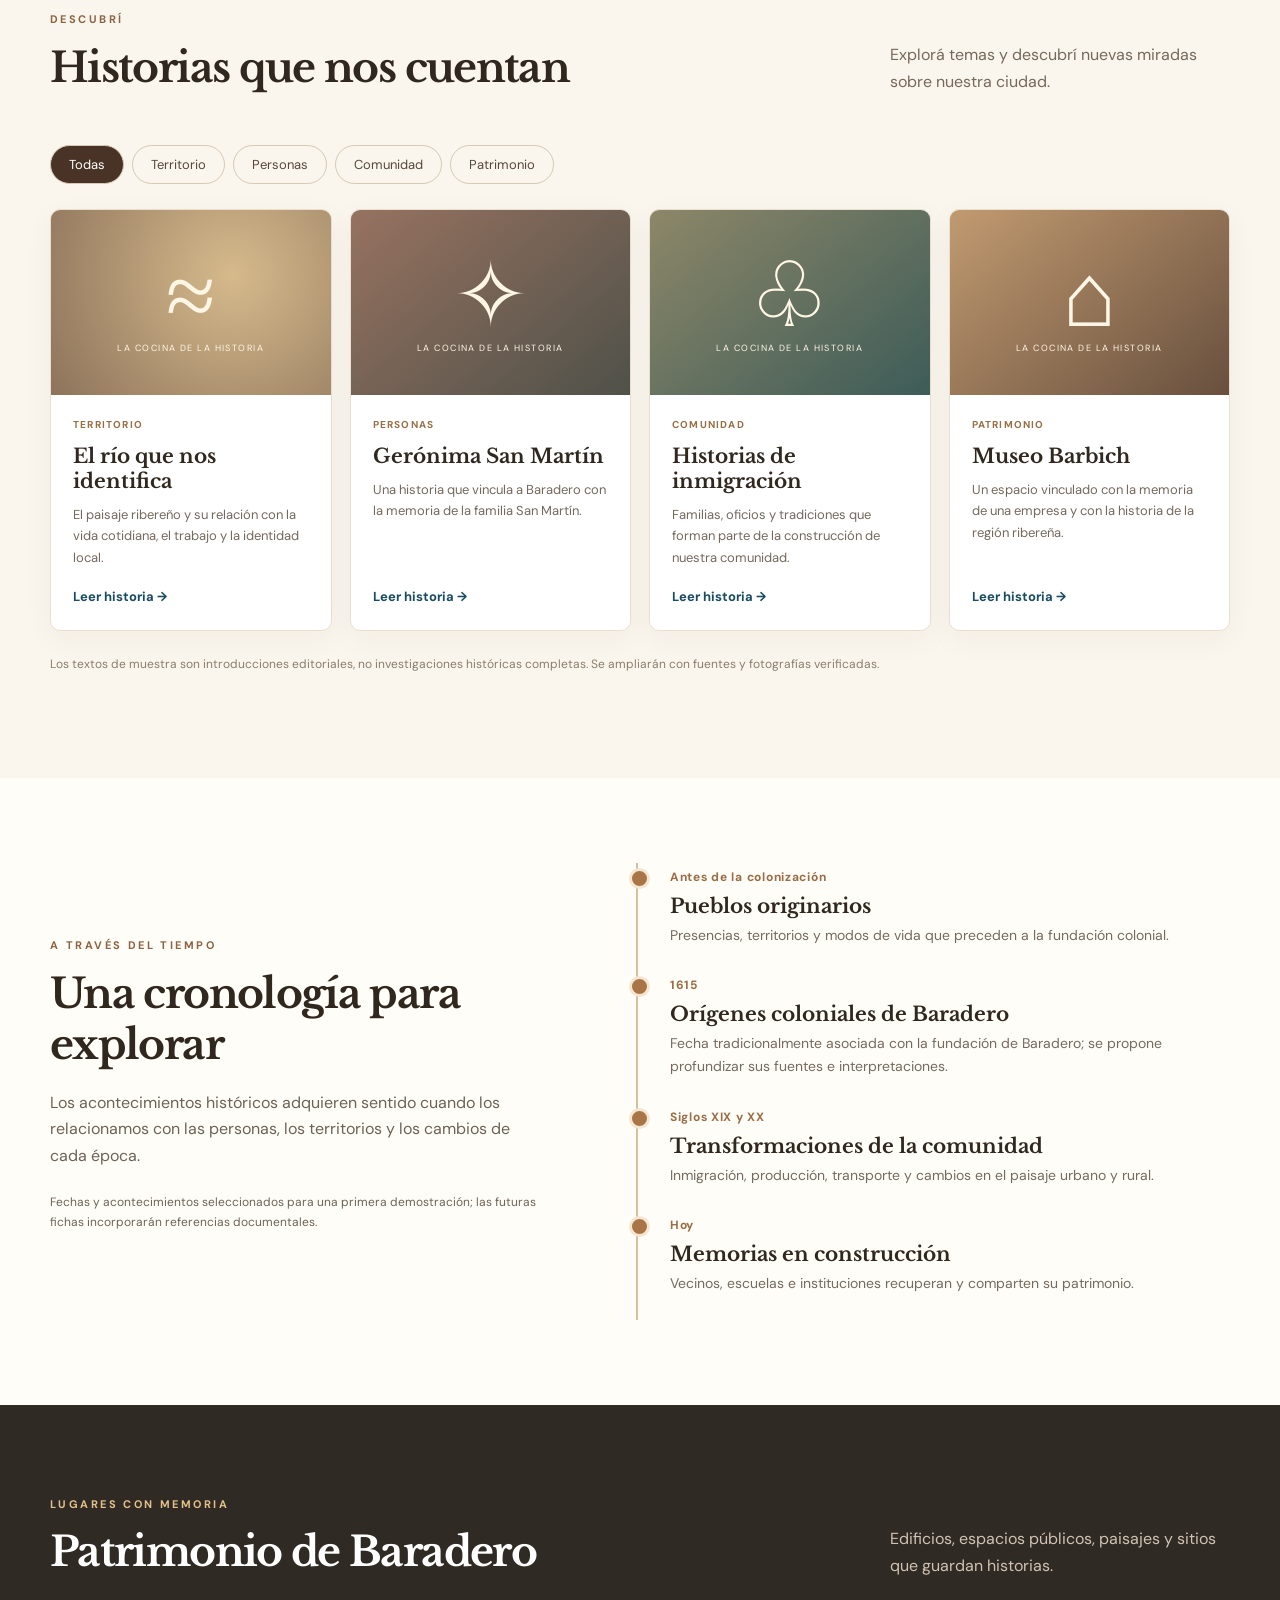
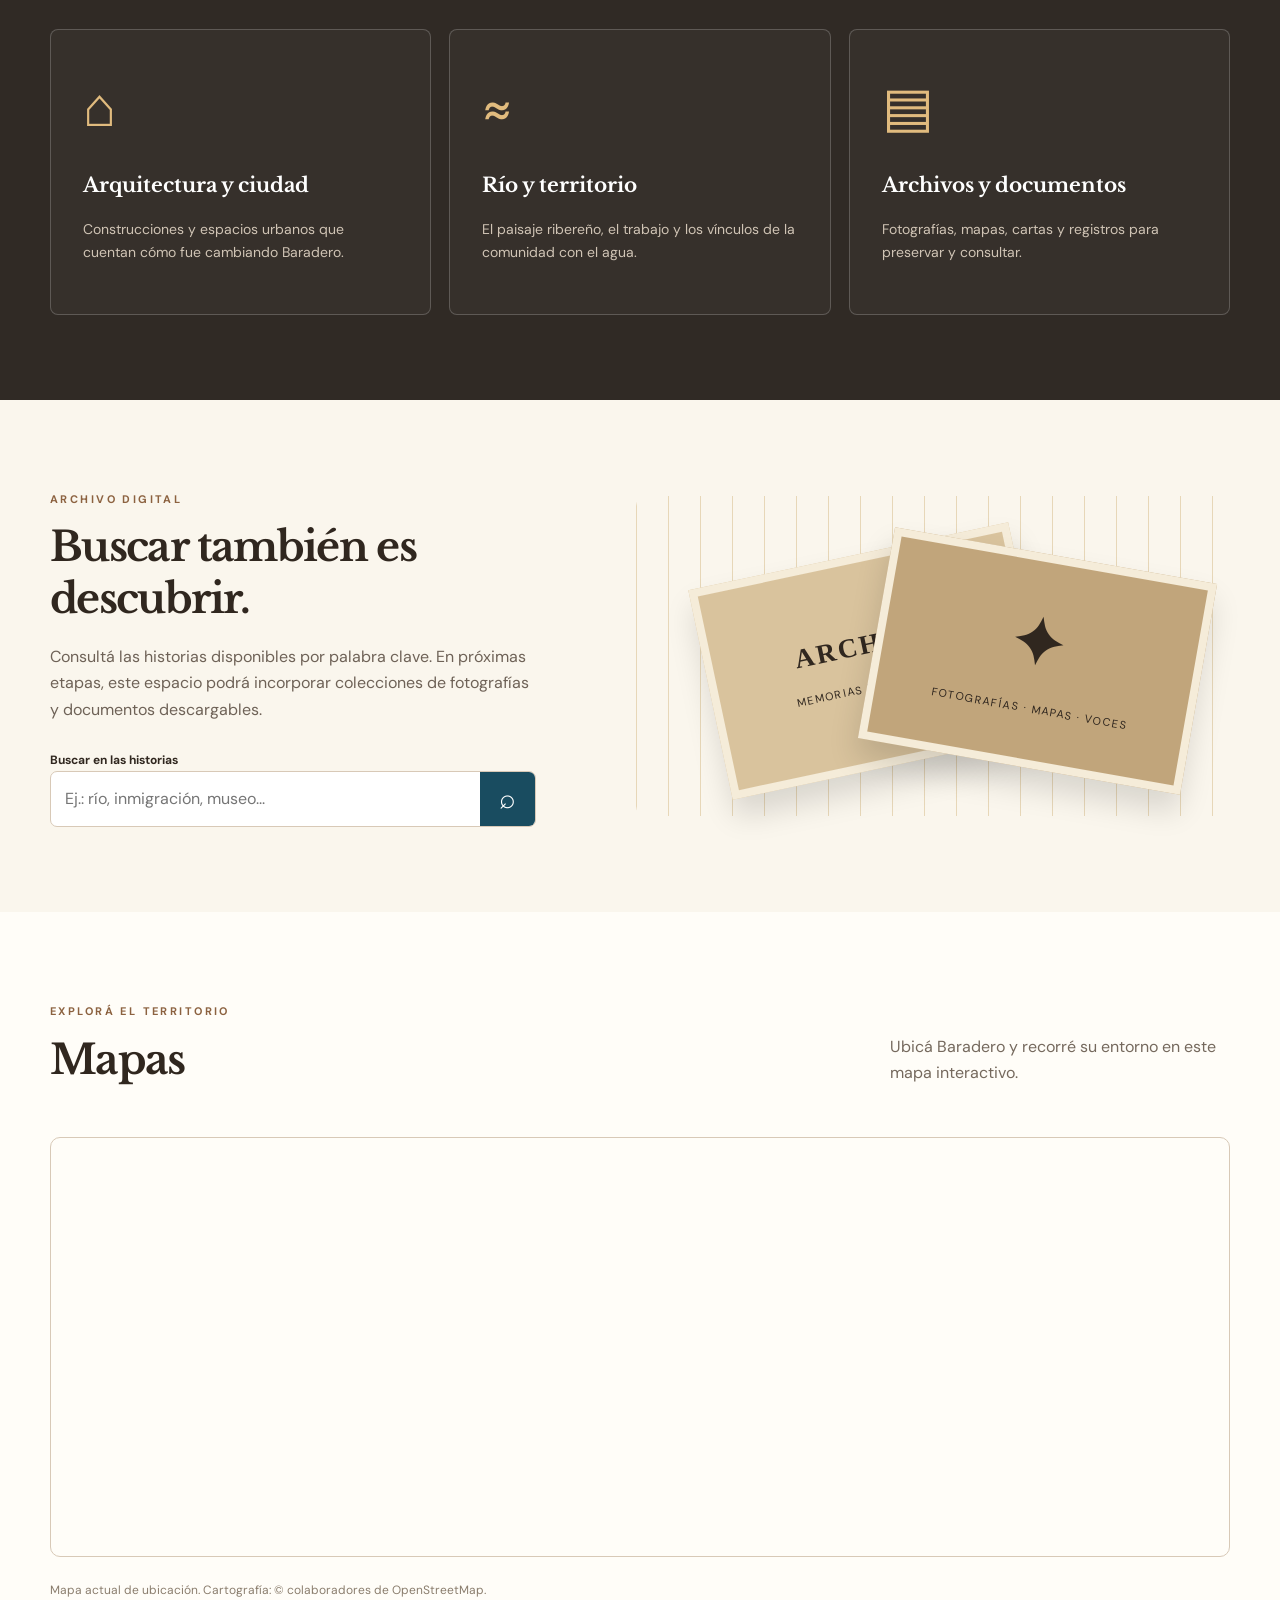
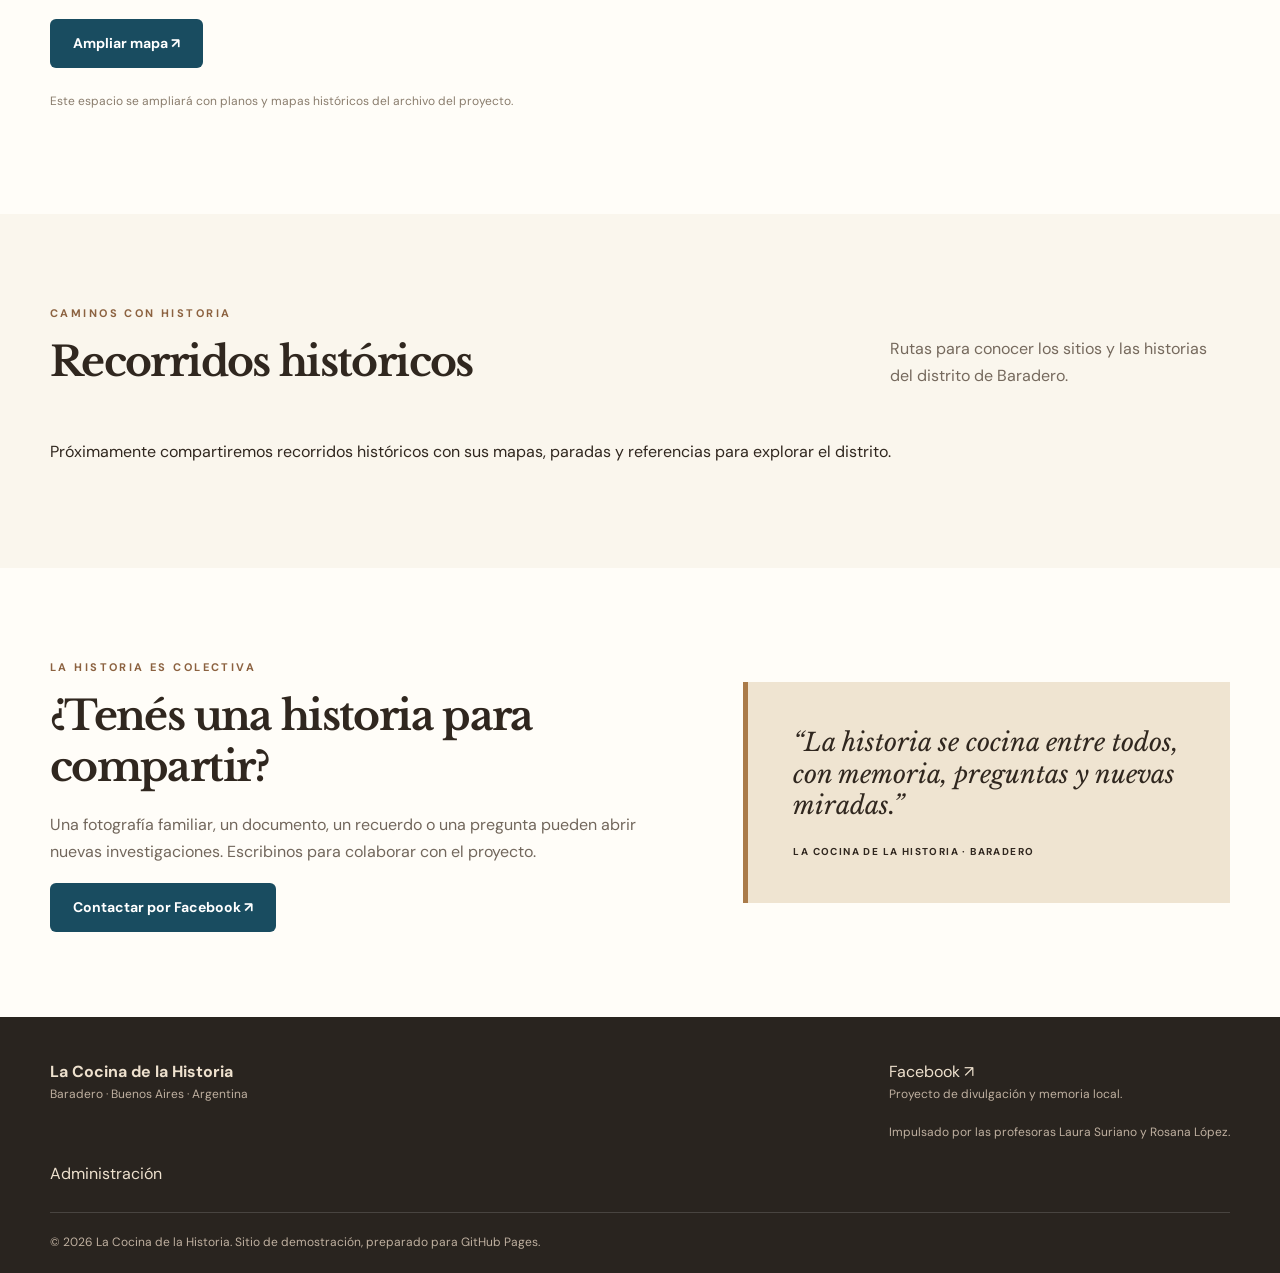
==== commit 2fbb72f9: "Mostrar circular el mini logo del encabezado en escritorio y celular" ====
--- a/index.html
+++ b/index.html
@@ -1,6 +1,6 @@
-<!doctype html><html lang="es"><head><meta charset="utf-8"><meta name="viewport" content="width=device-width,initial-scale=1"><meta name="theme-color" content="#30271f"><meta name="description" content="La Cocina de la Historia: memorias, personas y patrimonio de Baradero, Buenos Aires."><title>La Cocina de la Historia | Baradero</title><link rel="icon" href="assets/img/logo.png"><link rel="stylesheet" href="assets/css/styles.css"><style>section[id]{scroll-margin-top:100px}.map-frame{display:block;width:100%;height:420px;border:1px solid #d8c9b7;border-radius:10px}@media(min-width:651px) and (max-width:1280px){.nav{flex-wrap:wrap;gap:8px;padding-top:10px;padding-bottom:10px}.nav nav{width:100%;justify-content:center;flex-wrap:wrap;gap:10px 20px}}@media(max-width:650px){.map-frame{height:320px}}</style></head><body>
-<a class="skip" href="#contenido">Saltar al contenido</a><header class="top"><div class="wrap nav"><a class="brand" href="#inicio"><img src="assets/img/logo.png" alt="Emblema de La Cocina de la Historia"><span><b>La Cocina de la Historia</b><small>BARADERO · BUENOS AIRES</small></span></a><button class="menu-toggle" id="menuToggle" aria-label="Abrir menú" aria-expanded="false">☰</button><nav id="menu" aria-label="Navegación principal"><a href="#historias">Historias</a><a href="#cronologia">Cronología</a><a href="#patrimonio">Patrimonio</a><a href="#archivo">Archivo</a><a href="#mapas">Mapas</a><a href="#recorridos">Recorridos</a><a href="#quienes-somos">Quiénes somos</a><a href="#participa">Participá</a></nav></div></header>
-<main id="contenido"><section class="hero" id="inicio"><div class="wrap hero-grid"><div class="hero-copy"><span class="eyebrow">MEMORIA · TERRITORIO · COMUNIDAD</span><h1 id="heroTitle">La historia de Baradero <em>se cocina entre todos.</em></h1><p id="heroText">Un espacio para descubrir las historias, las personas y los lugares que construyen nuestra identidad. El pasado también vive en las voces de hoy.</p><div class="actions"><a class="btn primary" href="#historias">Explorar historias <span aria-hidden="true">→</span></a><a class="btn ghost" href="#participa">Compartir un recuerdo</a></div></div><div class="hero-art"><div class="art-circle"><img src="assets/img/logo.png" alt="Ilustración de la identidad histórica de Baradero"></div><span class="stamp">Baradero, Provincia de Buenos Aires</span></div></div><div class="hero-foot wrap"><span>✦ Patrimonio vivo</span><span>✦ Historias locales</span><span>✦ Memoria compartida</span></div></section>
+<!doctype html><html lang="es"><head><meta charset="utf-8"><meta name="viewport" content="width=device-width,initial-scale=1"><meta name="theme-color" content="#30271f"><meta name="description" content="La Cocina de la Historia: memorias, personas y patrimonio de Baradero, Buenos Aires."><title>La Cocina de la Historia | Baradero</title><link rel="icon" href="assets/img/logo.png?v=20261022-4"><link rel="stylesheet" href="assets/css/styles.css?v=20261022-8"><style>section[id]{scroll-margin-top:100px}.map-frame{display:block;width:100%;height:420px;border:1px solid #d8c9b7;border-radius:10px}@media(min-width:651px) and (max-width:1280px){.nav{flex-wrap:wrap;gap:8px;padding-top:10px;padding-bottom:10px}.nav nav{width:100%;justify-content:center;flex-wrap:wrap;gap:10px 20px}}@media(max-width:650px){.map-frame{height:320px}}</style></head><body>
+<a class="skip" href="#contenido">Saltar al contenido</a><header class="top"><div class="wrap nav"><a class="brand" href="#inicio"><img src="assets/img/logo.png?v=20261022-4" alt="Emblema de La Cocina de la Historia"><span><b>La Cocina de la Historia</b><small>BARADERO · BUENOS AIRES</small></span></a><button class="menu-toggle" id="menuToggle" aria-label="Abrir menú" aria-expanded="false">☰</button><nav id="menu" aria-label="Navegación principal"><a href="#historias">Historias</a><a href="#cronologia">Cronología</a><a href="#patrimonio">Patrimonio</a><a href="#archivo">Archivo</a><a href="#mapas">Mapas</a><a href="#recorridos">Recorridos</a><a href="#quienes-somos">Quiénes somos</a><a href="#participa">Participá</a></nav></div></header>
+<main id="contenido"><section class="hero" id="inicio"><div class="wrap hero-grid"><div class="hero-copy"><span class="eyebrow">MEMORIA · TERRITORIO · COMUNIDAD</span><h1 id="heroTitle">La historia de Baradero <em>se cocina entre todos.</em></h1><p id="heroText">Un espacio para descubrir las historias, las personas y los lugares que construyen nuestra identidad. El pasado también vive en las voces de hoy.</p><div class="actions"><a class="btn primary" href="#historias">Explorar historias <span aria-hidden="true">→</span></a><a class="btn ghost" href="#participa">Compartir un recuerdo</a></div></div><div class="hero-art"><div class="art-circle"><img src="assets/img/logo.png?v=20261022-4" alt="Ilustración de la identidad histórica de Baradero"></div><span class="stamp">Baradero, Provincia de Buenos Aires</span></div></div><div class="hero-foot wrap"><span>✦ Patrimonio vivo</span><span>✦ Historias locales</span><span>✦ Memoria compartida</span></div></section>
 <section class="intro wrap"><div><span class="eyebrow dark">BIENVENIDOS</span><h2 id="welcomeTitle">Una ciudad, miles de historias por contar.</h2></div><p id="welcomeText">Recuperamos documentos, imágenes y relatos para conocer el pasado de Baradero y pensar su presente. Este sitio está en construcción: los primeros contenidos son ejemplos de cómo se organizará el archivo.</p></section>
 <section class="intro wrap" id="quienes-somos" aria-labelledby="quienes-somos-titulo"><div><span class="eyebrow dark">EL PROYECTO</span><h2 id="quienes-somos-titulo">Quiénes somos</h2></div><div id="projectText"><p>La Cocina de la Historia es un proyecto impulsado por las profesoras <strong>Laura Suriano</strong> y <strong>Rosana López</strong>, dedicado a compartir la historia local de Baradero y a poner en valor su memoria y su patrimonio. Un espacio abierto a la comunidad para acercarnos al pasado a través de documentos, imágenes y relatos, y seguir construyendo nuestra historia entre todos.</p></div></section>
 <section class="section cream" id="historias"><div class="wrap"><div class="section-head"><div><span class="eyebrow dark">DESCUBRÍ</span><h2>Historias que nos cuentan</h2></div><p>Explorá temas y descubrí nuevas miradas sobre nuestra ciudad.</p></div><div class="filters" id="filters" role="group" aria-label="Filtrar historias"></div><div class="cards" id="stories"></div><p class="note" id="storiesNote">Los textos de muestra son introducciones editoriales, no investigaciones históricas completas. Se ampliarán con fuentes y fotografías verificadas.</p></div></section>
@@ -10,5 +10,5 @@
 <section class="section" id="mapas" aria-labelledby="mapas-titulo"><div class="wrap"><div class="section-head"><div><span class="eyebrow dark">EXPLORÁ EL TERRITORIO</span><h2 id="mapas-titulo">Mapas</h2></div><p>Ubicá Baradero y recorré su entorno en este mapa interactivo.</p></div><div id="locationMap"><iframe class="map-frame" title="Mapa de Baradero, Buenos Aires" src="https://www.openstreetmap.org/export/embed.html?bbox=-59.56%2C-33.85%2C-59.45%2C-33.77&amp;layer=mapnik&amp;marker=-33.812%2C-59.505" width="1180" height="420" loading="lazy" referrerpolicy="no-referrer"></iframe><p class="note">Mapa actual de ubicación. Cartografía: © colaboradores de OpenStreetMap.</p><a class="btn primary" href="https://www.openstreetmap.org/?mlat=-33.812&amp;mlon=-59.505#map=13/-33.812/-59.505" target="_blank" rel="noopener noreferrer">Ampliar mapa ↗</a></div><div id="managedMaps"></div><p class="note" id="mapsPlaceholder">Este espacio se ampliará con planos y mapas históricos del archivo del proyecto.</p></div></section>
 <section class="section cream" id="recorridos" aria-labelledby="recorridos-titulo"><div class="wrap"><div class="section-head"><div><span class="eyebrow dark">CAMINOS CON HISTORIA</span><h2 id="recorridos-titulo">Recorridos históricos</h2></div><p>Rutas para conocer los sitios y las historias del distrito de Baradero.</p></div><div id="managedRoutes"></div><p id="routesPlaceholder">Próximamente compartiremos recorridos históricos con sus mapas, paradas y referencias para explorar el distrito.</p></div></section>
 <section class="section" id="participa"><div class="wrap participate"><div><span class="eyebrow dark">LA HISTORIA ES COLECTIVA</span><h2 id="participateTitle">¿Tenés una historia para compartir?</h2><p id="participateText">Una fotografía familiar, un documento, un recuerdo o una pregunta pueden abrir nuevas investigaciones. Escribinos para colaborar con el proyecto.</p><a data-facebook class="btn primary" href="https://www.facebook.com/profile.php?id=100055864893877" target="_blank" rel="noopener noreferrer">Contactar por Facebook ↗</a></div><div class="quote"><span id="participateQuote">“La historia se cocina entre todos, con memoria, preguntas y nuevas miradas.”</span><small>LA COCINA DE LA HISTORIA · BARADERO</small></div></div></section></main>
-<footer><div class="wrap footer"><div><b>La Cocina de la Historia</b><p>Baradero · Buenos Aires · Argentina</p></div><div><a data-facebook href="https://www.facebook.com/profile.php?id=100055864893877" target="_blank" rel="noopener noreferrer">Facebook ↗</a><p>Proyecto de divulgación y memoria local.</p><p id="projectCredits">Impulsado por las profesoras Laura Suriano y Rosana López.</p></div></div><div class="wrap"><a href="admin/">Administración</a></div><div class="wrap copyright">© <span id="year"></span> <span id="copyrightText">La Cocina de la Historia. Sitio de demostración, preparado para GitHub Pages.</span></div></footer>
-<dialog id="storyDialog"><button class="close" id="closeDialog" aria-label="Cerrar">×</button><div id="dialogContent"></div></dialog><script src="assets/js/content.js"></script><script src="assets/js/media.js"></script><script src="assets/js/text-fields.js"></script><script src="assets/js/public.js"></script></body></html>
+<footer><div class="wrap footer"><div><b>La Cocina de la Historia</b><p>Baradero · Buenos Aires · Argentina</p></div><div><a data-facebook href="https://www.facebook.com/profile.php?id=100055864893877" target="_blank" rel="noopener noreferrer">Facebook ↗</a><p>Proyecto de divulgación y memoria local.</p><p id="projectCredits">Impulsado por las profesoras Laura Suriano y Rosana López.</p></div></div><div class="wrap"><a href="admin/?v=20261022-7">Administración</a></div><div class="wrap copyright">© <span id="year"></span> <span id="copyrightText">La Cocina de la Historia. Sitio de demostración, preparado para GitHub Pages.</span></div></footer>
+<dialog id="storyDialog"><button class="close" id="closeDialog" aria-label="Cerrar">×</button><div id="dialogContent"></div></dialog><script src="assets/js/content.js?v=20261022-4"></script><script src="assets/js/media.js?v=20261022-4"></script><script src="assets/js/text-fields.js?v=20261022-4"></script><script src="assets/js/public.js?v=20261022-4"></script></body></html>
--- a/assets/css/styles.css
+++ b/assets/css/styles.css
@@ -1,6 +1,6 @@
 @import url('https://fonts.googleapis.com/css2?family=DM+Sans:wght@400;500;600;700&family=Libre+Baskerville:ital,wght@0,400;0,700;1,400&display=swap');
-:root{--ink:#30271f;--brown:#493327;--blue:#194c60;--paper:#faf6ed;--sand:#efe5d2;--gold:#cda76b}*{box-sizing:border-box}html{scroll-behavior:smooth}body{margin:0;background:#fffdf8;color:var(--ink);font-family:'DM Sans',Arial,sans-serif;line-height:1.65}h1,h2,h3,.quote{font-family:'Libre Baskerville',Georgia,serif;line-height:1.25}h1{font-size:clamp(2.6rem,5.2vw,5.3rem);letter-spacing:-.055em;margin:20px 0}h1 em{color:#e5c18a;font-weight:400}h2{font-size:clamp(2rem,3.2vw,3.25rem);letter-spacing:-.04em;margin:10px 0 20px}h3{font-size:1.25rem}p{margin:0 0 18px}a{color:inherit;text-decoration:none}button,input{font:inherit}button{cursor:pointer}.wrap{width:min(1180px,calc(100% - 44px));margin:auto}.skip{position:absolute;left:-9999px}.skip:focus{left:10px;top:10px;background:white;z-index:20}.top{background:#2b241f;color:white;position:sticky;top:0;z-index:10;box-shadow:0 2px 15px #0002}.nav{display:flex;align-items:center;justify-content:space-between;min-height:85px;gap:24px}.brand{display:flex;align-items:center;gap:10px}.brand img{height:66px;width:76px;object-fit:contain}.brand b{display:block;font:700 16px Georgia,serif}.brand small{font-size:9px;letter-spacing:.18em;color:#e8d5ae}.nav nav{display:flex;gap:26px}.nav nav a{font-size:13px;font-weight:600;transition:color .2s}.nav nav a:hover{color:#e5c18a}.menu-toggle{display:none;background:none;color:white;border:0;font-size:28px}.hero{background:radial-gradient(circle at 73% 42%,#936847 0,#55402e 30%,#30271f 72%);color:white;overflow:hidden;position:relative}.hero:before{content:'';position:absolute;inset:0;opacity:.1;background:repeating-linear-gradient(20deg,transparent 0 39px,#fff 40px 41px)}.hero-grid{position:relative;display:grid;grid-template-columns:1.15fr .85fr;align-items:center;min-height:560px;gap:25px}.hero-copy{padding:70px 0}.hero-copy p{font-size:18px;max-width:610px;color:#f0e6d8}.eyebrow{font-size:11px;letter-spacing:.22em;font-weight:700;color:#e5c18a}.eyebrow.dark{color:#8c6240}.actions{display:flex;flex-wrap:wrap;gap:13px;margin-top:30px}.btn{display:inline-flex;align-items:center;gap:15px;border-radius:6px;padding:13px 23px;font-weight:700;font-size:14px}.btn.primary{background:var(--blue);color:white}.btn.primary:hover{background:#236982}.btn.ghost{border:1px solid #f5dfb6;color:white}.hero-art{text-align:center;position:relative}.art-circle{border:1px solid #ffffff55;border-radius:50%;aspect-ratio:1;background:#f5ead8;box-shadow:0 25px 70px #0005;display:grid;place-items:center;overflow:hidden}.art-circle img{width:110%;height:110%;object-fit:contain}.stamp{display:inline-block;background:#eee0c7;color:#453426;padding:8px 20px;transform:rotate(-3deg);font:italic 13px Georgia,serif;position:relative;top:-10px}.hero-foot{position:relative;display:flex;justify-content:space-around;gap:15px;border-top:1px solid #ffffff35;padding:18px 0;color:#eadac3;font-size:12px;letter-spacing:.09em}.intro{display:grid;grid-template-columns:1fr 1fr;gap:90px;padding:88px 0}.intro p{font-size:17px;color:#65594d;padding-top:25px}.section{padding:85px 0}.cream{background:var(--paper)}.section-head{display:flex;align-items:end;justify-content:space-between;gap:35px;margin-bottom:32px}.section-head p{max-width:340px;color:#75695d}.filters{display:flex;flex-wrap:wrap;gap:8px;margin-bottom:25px}.filter{border:1px solid #d6c9b5;background:transparent;border-radius:25px;padding:8px 18px;color:#56483c;font-size:13px}.filter.selected{background:var(--brown);color:white}.cards{display:grid;grid-template-columns:repeat(4,1fr);gap:18px}.story-card{background:white;border:1px solid #e9dfcf;border-radius:10px;overflow:hidden;box-shadow:0 8px 30px #392c1d0b;display:flex;flex-direction:column}.card-image{width:100%;height:185px;object-fit:cover}.illustrated{display:flex;align-items:center;justify-content:center;flex-direction:column;background:radial-gradient(circle at 65% 35%,#d6ba8c,#8d735b);color:#fff6e5;position:relative}.illustrated span{font:90px Georgia,serif;line-height:1}.illustrated small{font-size:9px;letter-spacing:.16em}.story-card:nth-child(2) .illustrated{background:linear-gradient(140deg,#977260,#4f5149)}.story-card:nth-child(3) .illustrated{background:linear-gradient(140deg,#8d8768,#3d5c58)}.story-card:nth-child(4) .illustrated{background:linear-gradient(140deg,#c19a70,#68503e)}.card-body{padding:22px;display:flex;flex-direction:column;flex:1}.tag{color:#986f44;text-transform:uppercase;letter-spacing:.12em;font-size:10px;font-weight:700}.card-body h3{margin:10px 0}.card-body p{font-size:13px;color:#75695e;flex:1}.read{border:0;background:none;text-align:left;padding:0;color:var(--blue);font-weight:700;font-size:13px}.note{font-size:12px;color:#8a7d6d;margin-top:24px}.split{display:grid;grid-template-columns:.9fr 1.1fr;gap:100px;align-items:center}.split>div>p{color:#6e6257}.timeline{border-left:2px solid #d7c19d;padding-left:32px}.time-item{position:relative;padding:0 0 24px}.time-item:before{content:'';position:absolute;left:-41px;top:5px;width:15px;height:15px;border-radius:50%;background:#aa7546;border:3px solid #f4e7d1}.time-item strong{font-size:12px;color:#996d45;letter-spacing:.06em}.time-item h3{margin:5px 0}.time-item p{font-size:14px;color:#766a60;margin:0}.dark-section{background:#302a25;color:white}.dark-section .section-head p{color:#d1c3b3}.heritage-grid{display:grid;grid-template-columns:repeat(3,1fr);gap:18px}.heritage-grid article{border:1px solid #ffffff33;padding:32px;border-radius:8px;background:#ffffff08}.heritage-grid p{color:#d0c4b5;font-size:14px}.big-icon{font-size:55px;color:#e1bb7e}.archive{min-height:340px}.search-label{display:block;font-size:12px;font-weight:700;margin-top:28px}.search-box{display:flex;background:white;border:1px solid #d8c9b7;border-radius:7px;overflow:hidden}.search-box input{flex:1;min-width:0;border:0;padding:14px;background:transparent;outline-offset:-3px}.search-box button{border:0;background:var(--blue);color:white;width:55px;font-size:28px}.result{display:block;width:100%;border:0;background:#fff;padding:12px;text-align:left;border-bottom:1px solid #e9e0d3;color:var(--blue)}.archive-art{height:320px;position:relative;background:repeating-linear-gradient(90deg,#e7d7b8 0 1px,transparent 1px 32px);border-radius:10px}.paper{position:absolute;background:#d9c39d;border:8px solid #f5ecd9;box-shadow:0 18px 30px #0002;width:55%;height:67%;top:18%;left:12%;transform:rotate(-12deg);text-align:center;display:flex;flex-direction:column;justify-content:center;font:700 27px Georgia,serif;letter-spacing:.09em}.paper span{font:11px 'DM Sans',sans-serif;letter-spacing:.14em;margin-top:20px}.p2{left:40%;transform:rotate(10deg);background:#c1a57b;font-size:65px}.participate{display:grid;grid-template-columns:1fr .8fr;gap:85px;align-items:center}.participate p{color:#72675c}.quote{padding:45px;background:#efe4d1;border-left:5px solid #aa7b49;font-style:italic;font-size:25px}.quote small{display:block;font:700 10px 'DM Sans',sans-serif;letter-spacing:.14em;margin-top:24px}footer{background:#29241f;color:#eee1ce;padding:42px 0 20px}.footer{display:flex;justify-content:space-between;gap:30px}.footer p,.copyright{font-size:12px;color:#bfb0a0}.copyright{border-top:1px solid #ffffff25;padding-top:20px;margin-top:25px}dialog{width:min(630px,calc(100% - 32px));border:0;border-radius:10px;padding:45px;box-shadow:0 30px 80px #0006;color:var(--ink)}dialog::backdrop{background:#1d1816ad}dialog .lead{font-size:18px}dialog .close{position:absolute;right:18px;top:10px;border:0;background:none;font-size:32px}
-@media(max-width:900px){.cards{grid-template-columns:repeat(2,1fr)}.hero-grid{grid-template-columns:1fr 0.8fr}.split{gap:35px}.nav nav{gap:12px}.nav nav a{font-size:12px}.brand b{font-size:13px}}@media(max-width:650px){.nav{min-height:72px}.brand img{height:55px;width:58px}.menu-toggle{display:block}.nav nav{display:none;position:absolute;top:72px;left:0;right:0;background:#2b241f;padding:18px 25px;flex-direction:column}.nav nav.open{display:flex}.hero-grid,.intro,.split,.participate{grid-template-columns:1fr}.hero-grid{gap:0}.hero-copy{padding:55px 0 15px}.hero-art{max-width:300px;margin:0 auto 20px}.hero-foot{flex-wrap:wrap;font-size:10px}.intro{gap:0;padding:55px 0}.intro p{padding:0}.section{padding:60px 0}.section-head{display:block}.cards{grid-template-columns:1fr}.heritage-grid{grid-template-columns:1fr}.archive-art{display:none}.footer{flex-direction:column}.quote{padding:28px;font-size:20px}}
+:root{--ink:#30271f;--brown:#493327;--blue:#194c60;--paper:#faf6ed;--sand:#efe5d2;--gold:#cda76b}*{box-sizing:border-box}html{scroll-behavior:smooth}body{margin:0;background:#fffdf8;color:var(--ink);font-family:'DM Sans',Arial,sans-serif;line-height:1.65}h1,h2,h3,.quote{font-family:'Libre Baskerville',Georgia,serif;line-height:1.25}h1{font-size:clamp(2.6rem,5.2vw,5.3rem);letter-spacing:-.055em;margin:20px 0}h1 em{color:#e5c18a;font-weight:400}h2{font-size:clamp(2rem,3.2vw,3.25rem);letter-spacing:-.04em;margin:10px 0 20px}h3{font-size:1.25rem}p{margin:0 0 18px}a{color:inherit;text-decoration:none}button,input{font:inherit}button{cursor:pointer}.wrap{width:min(1180px,calc(100% - 44px));margin:auto}.skip{position:absolute;left:-9999px}.skip:focus{left:10px;top:10px;background:white;z-index:20}.top{background:#2b241f;color:white;position:sticky;top:0;z-index:10;box-shadow:0 2px 15px #0002}.nav{display:flex;align-items:center;justify-content:space-between;min-height:85px;gap:24px}.brand{display:flex;align-items:center;gap:10px}.brand img{height:66px;width:66px;object-fit:cover;border-radius:50%;flex-shrink:0}.brand b{display:block;font:700 16px Georgia,serif}.brand small{font-size:9px;letter-spacing:.18em;color:#e8d5ae}.nav nav{display:flex;gap:26px}.nav nav a{font-size:13px;font-weight:600;transition:color .2s}.nav nav a:hover{color:#e5c18a}.menu-toggle{display:none;background:none;color:white;border:0;font-size:28px}.hero{background:radial-gradient(circle at 73% 42%,#936847 0,#55402e 30%,#30271f 72%);color:white;overflow:hidden;position:relative}.hero:before{content:'';position:absolute;inset:0;opacity:.1;background:repeating-linear-gradient(20deg,transparent 0 39px,#fff 40px 41px)}.hero-grid{position:relative;display:grid;grid-template-columns:1.15fr .85fr;align-items:center;min-height:560px;gap:25px}.hero-copy{padding:70px 0}.hero-copy p{font-size:18px;max-width:610px;color:#f0e6d8}.eyebrow{font-size:11px;letter-spacing:.22em;font-weight:700;color:#e5c18a}.eyebrow.dark{color:#8c6240}.actions{display:flex;flex-wrap:wrap;gap:13px;margin-top:30px}.btn{display:inline-flex;align-items:center;gap:15px;border-radius:6px;padding:13px 23px;font-weight:700;font-size:14px}.btn.primary{background:var(--blue);color:white}.btn.primary:hover{background:#236982}.btn.ghost{border:1px solid #f5dfb6;color:white}.hero-art{text-align:center;position:relative}.art-circle{border:1px solid #ffffff55;border-radius:50%;aspect-ratio:1;background:#f5ead8;box-shadow:0 25px 70px #0005;display:grid;place-items:center;overflow:hidden}.art-circle img{width:110%;height:110%;object-fit:contain}.stamp{display:inline-block;background:#eee0c7;color:#453426;padding:8px 20px;transform:rotate(-3deg);font:italic 13px Georgia,serif;position:relative;top:-10px}.hero-foot{position:relative;display:flex;justify-content:space-around;gap:15px;border-top:1px solid #ffffff35;padding:18px 0;color:#eadac3;font-size:12px;letter-spacing:.09em}.intro{display:grid;grid-template-columns:1fr 1fr;gap:90px;padding:88px 0}.intro p{font-size:17px;color:#65594d;padding-top:25px}.section{padding:85px 0}.cream{background:var(--paper)}.section-head{display:flex;align-items:end;justify-content:space-between;gap:35px;margin-bottom:32px}.section-head p{max-width:340px;color:#75695d}.filters{display:flex;flex-wrap:wrap;gap:8px;margin-bottom:25px}.filter{border:1px solid #d6c9b5;background:transparent;border-radius:25px;padding:8px 18px;color:#56483c;font-size:13px}.filter.selected{background:var(--brown);color:white}.cards{display:grid;grid-template-columns:repeat(4,1fr);gap:18px}.story-card{background:white;border:1px solid #e9dfcf;border-radius:10px;overflow:hidden;box-shadow:0 8px 30px #392c1d0b;display:flex;flex-direction:column}.card-image{width:100%;height:185px;object-fit:cover}.illustrated{display:flex;align-items:center;justify-content:center;flex-direction:column;background:radial-gradient(circle at 65% 35%,#d6ba8c,#8d735b);color:#fff6e5;position:relative}.illustrated span{font:90px Georgia,serif;line-height:1}.illustrated small{font-size:9px;letter-spacing:.16em}.story-card:nth-child(2) .illustrated{background:linear-gradient(140deg,#977260,#4f5149)}.story-card:nth-child(3) .illustrated{background:linear-gradient(140deg,#8d8768,#3d5c58)}.story-card:nth-child(4) .illustrated{background:linear-gradient(140deg,#c19a70,#68503e)}.card-body{padding:22px;display:flex;flex-direction:column;flex:1}.tag{color:#986f44;text-transform:uppercase;letter-spacing:.12em;font-size:10px;font-weight:700}.card-body h3{margin:10px 0}.card-body p{font-size:13px;color:#75695e;flex:1}.read{border:0;background:none;text-align:left;padding:0;color:var(--blue);font-weight:700;font-size:13px}.note{font-size:12px;color:#8a7d6d;margin-top:24px}.split{display:grid;grid-template-columns:.9fr 1.1fr;gap:100px;align-items:center}.split>div>p{color:#6e6257}.timeline{border-left:2px solid #d7c19d;padding-left:32px}.time-item{position:relative;padding:0 0 24px}.time-item:before{content:'';position:absolute;left:-41px;top:5px;width:15px;height:15px;border-radius:50%;background:#aa7546;border:3px solid #f4e7d1}.time-item strong{font-size:12px;color:#996d45;letter-spacing:.06em}.time-item h3{margin:5px 0}.time-item p{font-size:14px;color:#766a60;margin:0}.dark-section{background:#302a25;color:white}.dark-section .section-head p{color:#d1c3b3}.heritage-grid{display:grid;grid-template-columns:repeat(3,1fr);gap:18px}.heritage-grid article{border:1px solid #ffffff33;padding:32px;border-radius:8px;background:#ffffff08}.heritage-grid p{color:#d0c4b5;font-size:14px}.big-icon{font-size:55px;color:#e1bb7e}.archive{min-height:340px}.search-label{display:block;font-size:12px;font-weight:700;margin-top:28px}.search-box{display:flex;background:white;border:1px solid #d8c9b7;border-radius:7px;overflow:hidden}.search-box input{flex:1;min-width:0;border:0;padding:14px;background:transparent;outline-offset:-3px}.search-box button{border:0;background:var(--blue);color:white;width:55px;font-size:28px}.result{display:block;width:100%;border:0;background:#fff;padding:12px;text-align:left;border-bottom:1px solid #e9e0d3;color:var(--blue)}.archive-art{height:320px;position:relative;background:repeating-linear-gradient(90deg,#e7d7b8 0 1px,transparent 1px 32px);border-radius:10px}.paper{position:absolute;background:#d9c39d;border:8px solid #f5ecd9;box-shadow:0 18px 30px #0002;width:55%;height:67%;top:18%;left:12%;transform:rotate(-12deg);text-align:center;display:flex;flex-direction:column;justify-content:center;font:700 27px Georgia,serif;letter-spacing:.09em}.paper span{font:11px 'DM Sans',sans-serif;letter-spacing:.14em;margin-top:20px}.p2{left:40%;transform:rotate(10deg);background:#c1a57b;font-size:65px}.participate{display:grid;grid-template-columns:1fr .8fr;gap:85px;align-items:center}.participate p{color:#72675c}.quote{padding:45px;background:#efe4d1;border-left:5px solid #aa7b49;font-style:italic;font-size:25px}.quote small{display:block;font:700 10px 'DM Sans',sans-serif;letter-spacing:.14em;margin-top:24px}footer{background:#29241f;color:#eee1ce;padding:42px 0 20px}.footer{display:flex;justify-content:space-between;gap:30px}.footer p,.copyright{font-size:12px;color:#bfb0a0}.copyright{border-top:1px solid #ffffff25;padding-top:20px;margin-top:25px}dialog{width:min(630px,calc(100% - 32px));border:0;border-radius:10px;padding:45px;box-shadow:0 30px 80px #0006;color:var(--ink)}dialog::backdrop{background:#1d1816ad}dialog .lead{font-size:18px}dialog .close{position:absolute;right:18px;top:10px;border:0;background:none;font-size:32px}
+@media(max-width:900px){.cards{grid-template-columns:repeat(2,1fr)}.hero-grid{grid-template-columns:1fr 0.8fr}.split{gap:35px}.nav nav{gap:12px}.nav nav a{font-size:12px}.brand b{font-size:13px}}@media(max-width:650px){.nav{min-height:72px}.brand img{height:55px;width:55px}.menu-toggle{display:block}.nav nav{display:none;position:absolute;top:72px;left:0;right:0;background:#2b241f;padding:18px 25px;flex-direction:column}.nav nav.open{display:flex}.hero-grid,.intro,.split,.participate{grid-template-columns:1fr}.hero-grid{gap:0}.hero-copy{padding:55px 0 15px}.hero-art{max-width:300px;margin:0 auto 20px}.hero-foot{flex-wrap:wrap;font-size:10px}.intro{gap:0;padding:55px 0}.intro p{padding:0}.section{padding:60px 0}.section-head{display:block}.cards{grid-template-columns:1fr}.heritage-grid{grid-template-columns:1fr}.archive-art{display:none}.footer{flex-direction:column}.quote{padding:28px;font-size:20px}}
 @media(prefers-reduced-motion:reduce){html{scroll-behavior:auto}}
 
 .document-frame{display:block;width:100%;height:420px;border:1px solid #d8c9b7;border-radius:8px;margin:20px 0}.managed-map{margin-top:40px}.managed-map .map-frame{margin:20px 0}dialog .card-image{height:auto;max-height:350px;object-fit:contain}#projectText p{padding-top:0}#projectText{padding-top:25px}
